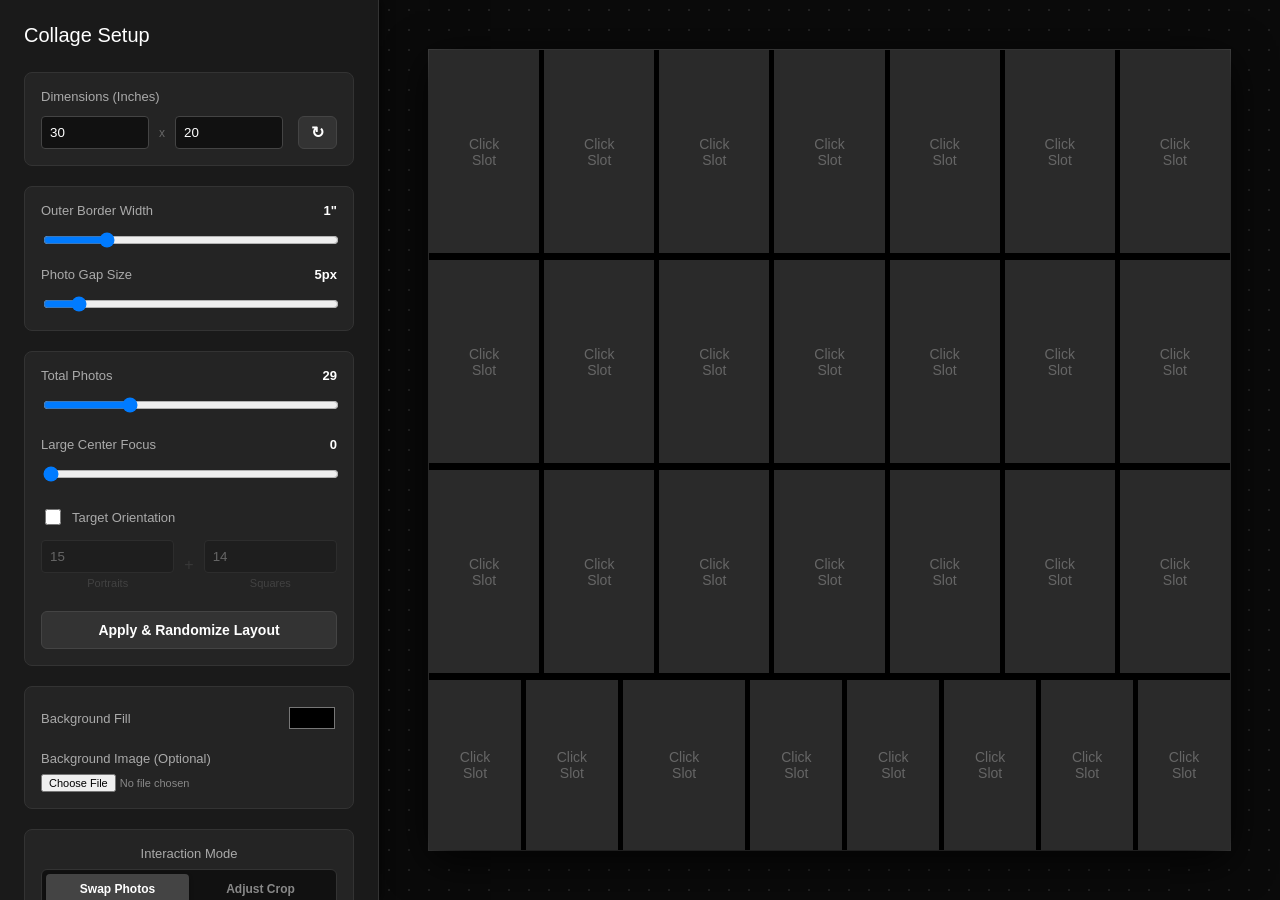
==== collage.html @ db80576c "Fix critical bugs: replace stale treeRoot API with currentLayout.elements, fix missing inpLandscapes" ====
<!DOCTYPE html>
<html lang="en">
<head>
    <meta charset="UTF-8">
    <meta name="viewport" content="width=device-width, initial-scale=1.0">
    <title>Dynamic Pro Collage Builder</title>
    <style>
        :root {
            --gap: 5px;
            --bg-color: #000000;
        }

        body {
            font-family: 'Segoe UI', Tahoma, Geneva, Verdana, sans-serif;
            background-color: #121212;
            color: #ffffff;
            margin: 0;
            display: flex;
            height: 100vh;
            overflow: hidden;
        }

        /* Sidebar Controls */
        .sidebar {
            width: 330px;
            min-width: 330px;
            background: #1a1a1a;
            border-right: 1px solid #333;
            padding: 24px;
            overflow-y: auto;
            display: flex;
            flex-direction: column;
            gap: 20px;
            box-shadow: 2px 0 10px rgba(0,0,0,0.5);
            z-index: 10;
        }

        .sidebar h2 {
            margin: 0 0 5px 0;
            font-size: 20px;
            font-weight: 500;
            color: #fff;
        }

        .control-group {
            background: #242424;
            padding: 16px;
            border-radius: 8px;
            border: 1px solid #333;
            display: flex;
            flex-direction: column;
            gap: 12px;
        }

        .control-group label {
            font-size: 13px;
            color: #aaa;
            display: flex;
            justify-content: space-between;
            align-items: center;
        }
        
        .control-group label > span { color: #fff; font-weight: 600; }

        .input-row {
            display: flex;
            gap: 10px;
            align-items: center;
        }

        input[type="number"], input[type="text"] {
            background: #111;
            border: 1px solid #444;
            color: #fff;
            padding: 8px;
            border-radius: 4px;
            width: 100%;
            outline: none;
            box-sizing: border-box;
        }

        input[type="range"] {
            width: 100%;
            cursor: pointer;
            accent-color: #007bff;
        }

        input[type="color"] {
            background: none;
            border: none;
            cursor: pointer;
            height: 30px;
            width: 50px;
            padding: 0;
        }
        
        input[type="checkbox"] {
            cursor: pointer;
            accent-color: #007bff;
            width: 16px;
            height: 16px;
        }

        /* Layout Main Workspace */
        .main-view {
            flex: 1;
            display: flex;
            align-items: center;
            justify-content: center;
            padding: 40px;
            background: #0a0a0a;
            overflow: auto;
            background-image: radial-gradient(circle, #222 1px, transparent 1px);
            background-size: 20px 20px; /* Subtle dot pattern */
        }

        /* The dynamic Collage Wrapper Container */
        .collage-wrapper {
            background-color: var(--bg-color);
            background-size: cover;
            background-position: center;
            box-sizing: border-box;
            box-shadow: 0 10px 40px rgba(0,0,0,0.8), 0 0 0 1px #444;
            display: flex;
            flex-direction: column;
            justify-content: center;
            align-content: center;
        }

        /* Native gap inheritance */
        .flex-container {
            display: flex;
            gap: var(--gap);
            width: 100%;
            height: 100%;
            box-sizing: border-box;
        }
        .flex-row { flex-direction: row; }
        .flex-col { flex-direction: column; }

        .cell {
            background-color: #2a2a2a;
            position: relative;
            cursor: pointer;
            overflow: hidden;
            display: flex;
            align-items: center;
            justify-content: center;
            transition: background-color 0.2s, opacity 0.2s;
            height: 100%; 
            box-sizing: border-box;
        }

        .cell:hover { background-color: #3b3b3b; }
        
        /* Drag & Drop Interaction States */
        body[data-mode="swap"] .cell[draggable="true"] { cursor: grab; }
        body[data-mode="swap"] .cell[draggable="true"]:active { cursor: grabbing; }
        body[data-mode="pan"] .cell { cursor: grab; }
        body[data-mode="pan"] .cell.panning { cursor: grabbing; }

        .cell.drag-over { outline: 3px dashed #007bff; outline-offset: -3px; opacity: 0.8; z-index: 10;}
        .cell.dragging { opacity: 0.4; }

        .cell img {
            width: 100%;
            height: 100%;
            object-fit: cover;
            object-position: 50% 50%;
            display: none;
            pointer-events: none;
        }

        .cell .placeholder {
            color: #666;
            font-size: 14px;
            pointer-events: none;
            text-align: center;
            font-weight: 500;
        }

        /* Generic Button styles */
        .btn {
            background-color: #333; color: white; border: 1px solid #444;
            padding: 10px 16px; font-size: 14px; font-weight: 600;
            border-radius: 6px; cursor: pointer; transition: all 0.2s;
            display: flex; align-items: center; justify-content: center; gap: 8px; width: 100%;
            box-sizing: border-box;
        }
        
        .btn-primary { background-color: #007bff; border-color: #007bff; }
        .btn-success { background-color: #28a745; border-color: #28a745; }
        .btn:hover:not(:disabled) { transform: translateY(-1px); opacity: 0.9; box-shadow: 0 4px 12px rgba(0,0,0,0.3); }
        .btn:active:not(:disabled) { transform: translateY(1px); }
        .btn:disabled { opacity: 0.5; cursor: not-allowed; }

        .btn-group { display: flex; background: #111; border-radius: 6px; padding: 4px; border: 1px solid #333; width: 100%; box-sizing: border-box; }
        .btn-group .btn { background: transparent; border: none; font-size: 12px; border-radius: 4px; padding: 8px; color: #888; width: 50%; }
        .btn-group .btn.active { background: #444; color: #fff; box-shadow: 0 2px 4px rgba(0,0,0,0.3); }

        .hidden-input { display: none; }
    </style>
</head>
<body data-mode="swap">

    <div class="sidebar">
        <h2>Collage Setup</h2>
        
        <div class="control-group">
            <label>Dimensions (Inches)</label>
            <div class="input-row">
                <input type="number" id="inpWidth" value="30" min="5" max="100" style="min-width: 0;"> 
                <span style="color: #666; font-size:12px;">x</span>
                <input type="number" id="inpHeight" value="20" min="5" max="100" style="min-width: 0;">
                <button id="btnRotate" class="btn" style="flex: 0 0 auto; padding: 6px 12px; font-size: 16px; width: auto; margin-left: 5px;" title="Rotate Layout">↻</button>
            </div>
        </div>

        <div class="control-group">
            <label>Outer Border Width <span id="valBorder">1.0"</span></label>
            <input type="range" id="inpBorder" min="0" max="5" step="0.1" value="1.0">

            <label style="margin-top: 5px;">Photo Gap Size <span id="valGap">5px</span></label>
            <input type="range" id="inpGap" min="0" max="50" step="1" value="5">
        </div>

        <div class="control-group">
            <label>Total Photos <span id="photoCountDisplay">29</span></label>
            <input type="range" id="inpCount" value="29" min="1" max="100">
            
            <label style="margin-top: 10px;">Large Center Focus <span id="valCenterLg">0</span></label>
            <input type="range" id="inpCenterLg" min="0" max="4" step="1" value="0">

            <label style="justify-content: flex-start; gap: 8px; margin-top: 10px;">
                <input type="checkbox" id="chkUseOrientation"> Target Orientation 
            </label>
            <div class="input-row" id="orientationRow" style="opacity: 0.3; pointer-events: none; transition: 0.2s;">
                <div style="flex: 1;">
                    <input type="number" id="inpPortraits" value="15" min="0">
                    <div style="font-size:11px; color:#888; text-align:center; margin-top:4px;">Portraits</div>
                </div>
                <span style="color: #666; font-size:16px;">+</span>
                <div style="flex: 1;">
                    <input type="number" id="inpSquares" value="14" min="0">
                    <div style="font-size:11px; color:#888; text-align:center; margin-top:4px;">Squares</div>
                </div>
            </div>

            <button id="btnRegenerate" class="btn" style="margin-top: 10px;">Apply & Randomize Layout</button>
        </div>

        <div class="control-group">
            <label>Background Fill <input type="color" id="inpBgColor" value="#000000"></label>
            <label style="flex-direction: column; align-items: flex-start; gap: 8px; margin-top:6px;">
                Background Image (Optional)
                <input type="file" id="inpBgImg" accept="image/*" style="font-size:11px; width:100%; color:#888;">
            </label>
        </div>

        <div class="control-group">
            <label style="justify-content: center; margin-bottom: -4px;">Interaction Mode</label>
            <div class="btn-group">
                <button id="modeSwapBtn" class="btn active">Swap Photos</button>
                <button id="modePanBtn" class="btn">Adjust Crop</button>
            </div>
            <button id="btnUpload" class="btn btn-primary" style="margin-top:8px;">
                <svg width="18" height="18" fill="none" stroke="currentColor" viewBox="0 0 24 24"><path stroke-linecap="round" stroke-linejoin="round" stroke-width="2" d="M4 16v1a3 3 0 003 3h10a3 3 0 003-3v-1m-4-8l-4-4m0 0L8 8m4-4v12"></path></svg>
                Upload Folder
            </button>
        </div>

        <div style="flex:1; min-height: 20px;"></div>
        
        <button id="btnDownload" class="btn btn-success">
            <svg width="18" height="18" fill="none" stroke="currentColor" viewBox="0 0 24 24"><path stroke-linecap="round" stroke-linejoin="round" stroke-width="2" d="M4 16v1a3 3 0 003 3h10a3 3 0 003-3v-1m-4-4l-4 4m0 0l-4-4m4 4V4"></path></svg>
            Download Print (300 DPI)
        </button>
    </div>

    <div class="main-view">
        <div class="collage-wrapper" id="collageWrapper">
            <!-- Native JS Recursive Tree generates here -->
        </div>
    </div>

    <!-- Hidden multiple file input -->
    <input type="file" id="imageInput" class="hidden-input" accept="image/*" multiple>

    <script>
        // DOM Definitions
        const wrapper = document.getElementById('collageWrapper');
        const inpWidth = document.getElementById('inpWidth');
        const inpHeight = document.getElementById('inpHeight');
        const inpBorder = document.getElementById('inpBorder');
        const inpGap = document.getElementById('inpGap');
        
        const inpCount = document.getElementById('inpCount');
        const countDisplay = document.getElementById('photoCountDisplay');
        const btnRegenerate = document.getElementById('btnRegenerate');

        const chkUseOrientation = document.getElementById('chkUseOrientation');
        const orientationRow = document.getElementById('orientationRow');
        const inpPortraits = document.getElementById('inpPortraits');
        const inpSquares = document.getElementById('inpSquares');

        const fileInput = document.getElementById('imageInput');

        // Abstract State Store
        let currentMode = 'swap';
        let currentLayout = null;
        let cellData = {}; 
        let globalBgImageDataUrl = null;
        let globalBgImageObj = null;

        // Interaction State Store
        let targetAutoFillCellId = null; 
        let draggedCellId = null;
        let isPanning = false, panCellId = null;
        let startPanX = 0, startPanY = 0;
        let initOffsetX = 0, initOffsetY = 0;

        function init() {
            updateSizing();
            generateLayoutTree();
            setupEventListeners();
        }

        // --- Layout Processing Functions ---
        function updateSizing() {
            const borderInches = parseFloat(inpBorder.value) || 0;
            document.getElementById('valBorder').innerText = `${borderInches}"`;
            const gap = parseFloat(inpGap.value) || 0;
            document.getElementById('valGap').innerText = `${gap}px`;
            
            const W = parseFloat(inpWidth.value) || 30;
            const view = document.querySelector('.main-view');
            const borderPx = 20 + (borderInches / W) * view.clientWidth;
            view.style.padding = `${borderPx}px`;

            generateLayoutTree();
        }

        function generateLayoutTree() {
            const N = parseInt(inpCount.value) || 29;
            const W_canvas = parseFloat(inpWidth.value) || 30;
            const H_canvas = parseFloat(inpHeight.value) || 20;

            const useOrient = chkUseOrientation.checked;
            let targetP = parseInt(inpPortraits.value) || 0;
            let targetL = parseInt(inpSquares.value) || 0;
            if (targetP + targetL > N) {
                let scale = N / (targetP + targetL);
                targetP = Math.round(targetP * scale);
                targetL = Math.round(targetL * scale);
            }
            
            let ratios = [];
            for (let i = 0; i < N; i++) {
                if (useOrient) {
                    if (i < targetP) ratios.push(0.75);      // Portrait 3:4
                    else if (i < targetP + targetL) ratios.push(1.0); // Square 1:1
                    else ratios.push(0.75); // overflow → portrait
                } else {
                    ratios.push(Math.random() < 0.85 ? 0.75 : 1.0); 
                }
            }
            // Scramble aspects dynamically
            ratios.sort(() => Math.random() - 0.5); 
            
            // Randomize visual source data DOM tracking to legitimately alter position placements!
            let idList = Array.from({length: N}, (_, i) => i + 1);
            idList.sort(() => Math.random() - 0.5);
            
            let S_total = ratios.reduce((a,b) => a+b, 0);
            
            // Predict Rows for closest grid
            let init_R = Math.round(Math.sqrt(S_total * (H_canvas / W_canvas)));
            if (init_R < 1) init_R = 1;
            if (init_R > N) init_R = N;
            
            const K = parseInt(document.getElementById('inpCenterLg').value) || 0;
            
            // Optimization loop mapping target partitioning for EXACT height fits evaluating options -1 to +1
            let bestRows = [];
            let bestStretchError = Infinity;
            
            for(let R = Math.max(1, init_R - 1); R <= Math.min(N, init_R + 1); R++) {
                let targetSums = [];
                if (K > 0 && R >= 3) {
                    let mid = Math.floor(R / 2);
                    let M_normal = S_total / (R - 0.5);
                    let M_center = M_normal * 0.5; 
                    for (let i=0; i<R; i++) {
                        if (i === mid) targetSums.push(M_center);
                        else targetSums.push(M_normal);
                    }
                } else {
                    for (let i=0; i<R; i++) targetSums.push(S_total / R);
                }
                
                let tempRows = Array.from({length: R}, () => []);
                let cIdx = 0;
                for (let i=0; i<R; i++) {
                    let cTarget = targetSums[i];
                    let cSum = 0;
                    while (cIdx < N) {
                        let nR = ratios[cIdx];
                        if (cSum + nR > cTarget) {
                            let diffB = Math.abs(cTarget - cSum);
                            let diffA = Math.abs(cTarget - (cSum + nR));
                            if (diffA < diffB && i !== R - 1) {
                                tempRows[i].push(nR); cSum += nR; cIdx++;
                            }
                            break;
                        } else {
                            tempRows[i].push(nR); cSum += nR; cIdx++;
                        }
                    }
                    if (tempRows[i].length === 0 && cIdx < N) { tempRows[i].push(ratios[cIdx]); cIdx++; }
                }
                while (cIdx < N) { tempRows[R-1].push(ratios[cIdx]); cIdx++; }
                tempRows = tempRows.filter(r => r.length > 0);
                
                // Track geometric deviation scaling perfectly against 30x20 math
                let rawHeight = 0;
                for(let row of tempRows) rawHeight += 1.0 / row.reduce((a,b)=>a+b, 0);
                let aspectErr = Math.abs( (W_canvas * rawHeight) - H_canvas );
                
                if (aspectErr < bestStretchError) {
                    bestStretchError = aspectErr;
                    bestRows = tempRows;
                }
            }
            
            let elements = [];
            let idCounter = 0;
            for (let r=0; r<bestRows.length; r++) {
                for (let c=0; c<bestRows[r].length; c++) {
                    elements.push({ id: idList[idCounter++], r: r, c: c, ratio: bestRows[r][c] });
                }
            }
            
            currentLayout = { elements, rows: bestRows };
            renderTreeToView();
        }

        function renderTreeToView() {
            if (!currentLayout) return;
            const { elements, rows } = currentLayout;
            
            const mainView = document.querySelector('.main-view');
            const style = getComputedStyle(mainView);
            const availW = mainView.clientWidth - parseFloat(style.paddingLeft) - parseFloat(style.paddingRight);
            const availH = mainView.clientHeight - parseFloat(style.paddingTop) - parseFloat(style.paddingBottom);
            const gapPx = parseFloat(inpGap.value) || 0;
            
            let totalH_when_fullW = 0;
            let rowHeights_fullW = [];
            for (let row of rows) {
                let gapsX = gapPx * (row.length - 1);
                let h = Math.max(1, (availW - gapsX) / row.reduce((a,b)=>a+b, 0));
                rowHeights_fullW.push(h);
                totalH_when_fullW += h;
            }
            totalH_when_fullW += gapPx * (rows.length - 1);
            
            // To absolutely eradicate massive black gaps vertically, stretch seamlessly matching canvas box identical to print
            let stretchFactor = availH / totalH_when_fullW;
            
            wrapper.style.width = `${availW}px`;
            wrapper.style.height = `${availH}px`;
            wrapper.style.padding = '0';
            wrapper.style.gap = `${gapPx * stretchFactor}px`;
            wrapper.innerHTML = '';
            
            let eIdx = 0;
            for (let r=0; r<rows.length; r++) {
                let rowDiv = document.createElement('div');
                rowDiv.style.display = 'flex';
                rowDiv.style.flexDirection = 'row';
                rowDiv.style.gap = `${gapPx}px`; // horizontal gaps unchanged
                rowDiv.style.width = '100%';
                
                let rowH = rowHeights_fullW[r] * stretchFactor; // dynamically vertically stretch resolving height bounds gracefully
                rowDiv.style.height = `${rowH}px`;
                
                for (let c=0; c<rows[r].length; c++) {
                    let el = elements[eIdx++];
                    let div = document.createElement('div');
                    div.className = 'cell';
                    div.dataset.id = el.id;
                    div.innerHTML = `<div class="placeholder">Click<br>Slot</div><img id="img-${el.id}">`;
                    
                    let cellW = rowHeights_fullW[r] * el.ratio; // natural width
                    div.style.width = `${cellW}px`;
                    div.style.height = '100%';
                    // Absorb flex decimal rounding residuals
                    if (c === rows[r].length - 1) div.style.flexGrow = '1';
                    
                    attachCellFeatures(div, el.id);
                    updateCellDOM(el.id, div);
                    rowDiv.appendChild(div);
                }
                wrapper.appendChild(rowDiv);
            }
            
            setMode(currentMode);
        }

        // --- User Interaction Listeners ---
        function attachCellFeatures(cell, id) {
            cell.addEventListener('mousedown', (e) => {
                if (currentMode === 'pan' && cellData[id] && e.button === 0) {
                    isPanning = true;
                    panCellId = id;
                    startPanX = e.clientX;
                    startPanY = e.clientY;
                    initOffsetX = cellData[id].offsetX;
                    initOffsetY = cellData[id].offsetY;
                    cell.classList.add('panning');
                    e.preventDefault(); 
                }
            });

            cell.addEventListener('click', () => {
                if (!cellData[id] || targetAutoFillCellId === id) {
                    targetAutoFillCellId = id; fileInput.click();
                }
            });

            cell.addEventListener('dragover', (e) => {
                if (currentMode !== 'swap') return;
                e.preventDefault(); 
                if (draggedCellId && draggedCellId != id) cell.classList.add('drag-over');
            });

            cell.addEventListener('dragleave', () => cell.classList.remove('drag-over'));

            cell.addEventListener('dragstart', (e) => {
                if (currentMode !== 'swap' || !cellData[id]) { e.preventDefault(); return; }
                draggedCellId = id;
                cell.classList.add('dragging');
                e.dataTransfer.effectAllowed = 'move';
                e.dataTransfer.setData('text/plain', id);
            });

            cell.addEventListener('dragend', () => {
                cell.classList.remove('dragging');
                draggedCellId = null;
            });

            cell.addEventListener('drop', (e) => {
                if (currentMode !== 'swap') return;
                e.preventDefault();
                cell.classList.remove('drag-over');
                if (draggedCellId && draggedCellId != id) swapCells(draggedCellId, id);
            });
        }

        function updateOrientationsInput() {
            const N = parseInt(inpCount.value) || 1;
            const K = parseInt(document.getElementById('inpCenterLg').value) || 0;
            const effective = Math.max(1, N - K);
            let p = parseInt(inpPortraits.value) || 0;
            if (p > effective) p = effective;
            inpPortraits.value = p;
            inpSquares.value = effective - p;
        }

        function setupEventListeners() {
            ['input', 'change'].forEach(evt => {
                // updateSizing already calls generateLayoutTree — don't double-call
                inpWidth.addEventListener(evt, updateSizing);
                inpHeight.addEventListener(evt, updateSizing);
                inpBorder.addEventListener(evt, updateSizing);
                inpGap.addEventListener(evt, updateSizing);
            });
            document.getElementById('btnRotate').addEventListener('click', () => {
                let w = inpWidth.value;
                inpWidth.value = inpHeight.value;
                inpHeight.value = w;
                updateSizing(); generateLayoutTree();
            });
            
            window.addEventListener('resize', updateSizing);
            
            const inpCenterLg = document.getElementById('inpCenterLg');
            const valCenterLg = document.getElementById('valCenterLg');
            inpCenterLg.addEventListener('input', () => {
                let k = parseInt(inpCenterLg.value) || 0;
                valCenterLg.innerText = k;
                if (k > 0) {
                    let minCount = k + 4;
                    if (parseInt(inpCount.value) < minCount) {
                        inpCount.value = minCount;
                        countDisplay.innerText = minCount;
                    }
                    inpCount.min = minCount;
                } else {
                    inpCount.min = 1;
                }
                if(chkUseOrientation.checked) updateOrientationsInput();
            });
            inpCenterLg.addEventListener('change', generateLayoutTree);

            inpCount.addEventListener('input', () => { 
                countDisplay.innerText = inpCount.value;
                if(chkUseOrientation.checked) updateOrientationsInput();
            });
            inpCount.addEventListener('change', generateLayoutTree);
            btnRegenerate.addEventListener('click', generateLayoutTree);

            chkUseOrientation.addEventListener('change', (e) => {
                orientationRow.style.opacity = e.target.checked ? '1' : '0.3';
                orientationRow.style.pointerEvents = e.target.checked ? 'auto' : 'none';
                if(e.target.checked) updateOrientationsInput();
                generateLayoutTree();
            });

            inpPortraits.addEventListener('input', () => {
                const N = parseInt(inpCount.value);
                let p = parseInt(inpPortraits.value) || 0;
                if(p > N) p = N;
                inpPortraits.value = p;
                inpSquares.value = N - p;
            });
            inpPortraits.addEventListener('change', generateLayoutTree);

            inpSquares.addEventListener('input', () => {
                const N = parseInt(inpCount.value);
                let l = parseInt(inpSquares.value) || 0;
                if(l > N) l = N;
                inpSquares.value = l;
                inpPortraits.value = N - l;
            });
            inpSquares.addEventListener('change', generateLayoutTree);

            document.getElementById('inpBgColor').addEventListener('input', (e) => { 
                document.documentElement.style.setProperty('--bg-color', e.target.value); 
            });

            document.getElementById('inpBgImg').addEventListener('change', (e) => {
                const file = e.target.files[0];
                if (!file) return;
                const r = new FileReader();
                r.onload = (ev) => {
                    globalBgImageDataUrl = ev.target.result;
                    globalBgImageObj = new Image();
                    globalBgImageObj.onload = () => {
                        wrapper.style.backgroundImage = `url(${globalBgImageDataUrl})`;
                    };
                    globalBgImageObj.src = globalBgImageDataUrl;
                };
                r.readAsDataURL(file);
            });

            document.getElementById('modeSwapBtn').addEventListener('click', () => setMode('swap'));
            document.getElementById('modePanBtn').addEventListener('click', () => setMode('pan'));

            document.getElementById('btnUpload').addEventListener('click', () => {
                targetAutoFillCellId = null; fileInput.click();
            });

            fileInput.addEventListener('change', async function(e) {
                const files = Array.from(e.target.files);
                if (files.length === 0) return;
                
                // Use currentLayout.elements (new row-based API) instead of old treeRoot
                if (!currentLayout || !currentLayout.elements) return;
                const allIds = currentLayout.elements.map(el => el.id);

                let fillOrder = allIds;
                if (targetAutoFillCellId) {
                    const si = fillOrder.indexOf(parseInt(targetAutoFillCellId));
                    if (si > -1) fillOrder = [...fillOrder.slice(si), ...fillOrder.slice(0, si)];
                }

                const emptyIds = fillOrder.filter(id => !cellData[id]);
                const targetCells = emptyIds.length > 0 ? emptyIds : fillOrder;

                let fileIndex = 0;
                for (let i = 0; i < targetCells.length && fileIndex < files.length; i++) {
                    await loadFileToCell(files[fileIndex], targetCells[i]);
                    fileIndex++;
                }
                fileInput.value = ''; 
                targetAutoFillCellId = null;
            });

            window.addEventListener('mousemove', (e) => {
                if (!isPanning || currentMode !== 'pan') return;
                const cell = document.querySelector(`.cell[data-id="${panCellId}"]`);
                if(!cell) return;
                const rect = cell.getBoundingClientRect();
                
                // Native reverse mapped mapping mapping relative mouse distance perfectly dynamically 
                const deltaX = -((e.clientX - startPanX) / rect.width) * 100;
                const deltaY = -((e.clientY - startPanY) / rect.height) * 100;
                
                let newX = Math.max(0, Math.min(100, initOffsetX + deltaX));
                let newY = Math.max(0, Math.min(100, initOffsetY + deltaY));
                
                cellData[panCellId].offsetX = newX;
                cellData[panCellId].offsetY = newY;
                cell.querySelector('img').style.objectPosition = `${newX}% ${newY}%`;
            });

            window.addEventListener('mouseup', () => {
                if (isPanning) {
                    const c = document.querySelector(`.cell[data-id="${panCellId}"]`);
                    if(c) c.classList.remove('panning');
                    isPanning = false; panCellId = null;
                }
            });

            document.getElementById('btnDownload').addEventListener('click', () => {
                const btn = document.getElementById('btnDownload');
                const ogText = btn.innerHTML;
                btn.innerHTML = 'Rendering 300DPI High-Res...';
                btn.disabled = true;
                setTimeout(() => { generateHighResCanvas(); btn.innerHTML = ogText; btn.disabled = false; }, 50);
            });
        }

        function setMode(mode) {
            currentMode = mode;
            document.body.dataset.mode = mode;
            if (mode === 'swap') {
                document.getElementById('modeSwapBtn').classList.add('active');
                document.getElementById('modePanBtn').classList.remove('active');
            } else {
                document.getElementById('modePanBtn').classList.add('active');
                document.getElementById('modeSwapBtn').classList.remove('active');
            }
            document.querySelectorAll('.cell').forEach(c => {
                c.draggable = (mode === 'swap' && cellData[c.dataset.id]) ? true : false;
            });
        }

        const loadFileToCell = (file, cellId) => {
            return new Promise((resolve) => {
                const reader = new FileReader();
                reader.onload = (event) => {
                    const dataUrl = event.target.result;
                    const imgObj = new Image();
                    imgObj.onload = () => {
                        cellData[cellId] = { dataUrl, img: imgObj, offsetX: 50, offsetY: 50 };
                        updateCellDOM(cellId);
                        resolve();
                    };
                    imgObj.src = dataUrl;
                };
                reader.readAsDataURL(file);
            });
        };

        function updateCellDOM(id, cellOverride = null) {
            const cell = cellOverride || document.querySelector(`.cell[data-id="${id}"]`);
            if(!cell) return;
            const imgEl = cell.querySelector('img');
            const placeholder = cell.querySelector('.placeholder');
            
            if (cellData[id]) {
                imgEl.src = cellData[id].dataUrl;
                imgEl.style.objectPosition = `${cellData[id].offsetX}% ${cellData[id].offsetY}%`;
                imgEl.style.display = 'block';
                placeholder.style.display = 'none';
                if (currentMode === 'swap') cell.draggable = true;
            } else {
                imgEl.style.display = 'none';
                placeholder.style.display = 'block';
                cell.draggable = false;
            }
        }

        function swapCells(idA, idB) {
            let tempA = cellData[idA] ? { ...cellData[idA] } : null;
            let tempB = cellData[idB] ? { ...cellData[idB] } : null;
            if (tempA) cellData[idB] = tempA; else delete cellData[idB];
            if (tempB) cellData[idA] = tempB; else delete cellData[idA];
            updateCellDOM(idA); 
            updateCellDOM(idB);
        }

        // --- PDF / Print High Res Compiler Strategy ---
        function generateHighResCanvas() {
            const DPI = 300; 
            const W = parseFloat(inpWidth.value) || 30;
            const H = parseFloat(inpHeight.value) || 20;
            const cWidth = W * DPI; 
            const cHeight = H * DPI; 

            const canvas = document.createElement('canvas');
            canvas.width = cWidth;
            canvas.height = cHeight;
            const ctx = canvas.getContext('2d', { alpha: false });

            ctx.fillStyle = getComputedStyle(document.documentElement).getPropertyValue('--bg-color').trim() || '#000000';
            ctx.fillRect(0, 0, cWidth, cHeight);
            
            if (globalBgImageObj) {
                drawObjectFitCover(ctx, globalBgImageObj, 0, 0, cWidth, cHeight, 50, 50);
            }

            if (!currentLayout) return;
            const { elements, rows } = currentLayout;
            
            const borderInches = parseFloat(inpBorder.value) || 0;
            const outerPadding = borderInches * DPI; 
            
            const availWPrint = cWidth - 2 * outerPadding;
            const availHPrint = cHeight - 2 * outerPadding;
            
            const gapPixelsRaw = parseFloat(inpGap.value) || 0;
            const gapFraction = gapPixelsRaw / document.querySelector('.main-view').clientWidth;
            const printGapX = gapFraction * cWidth; 

            let totalH_when_fullW = 0;
            let rowHeights_fullW = [];
            for (let row of rows) {
                let gapsX = printGapX * (row.length - 1);
                let h = (availWPrint - gapsX) / row.reduce((a,b)=>a+b, 0);
                rowHeights_fullW.push(h);
                totalH_when_fullW += h;
            }
            
            let printGapY = printGapX;
            totalH_when_fullW += printGapY * (rows.length - 1);
            
            // Absolutely strictly stretch to resolve vertical canvas black bounding box perfectly!
            let stretchPrint = availHPrint / totalH_when_fullW;
            
            let eIdx = 0;
            let curY = outerPadding;
            
            for (let r=0; r<rows.length; r++) {
                let curX = outerPadding;
                let rowH = rowHeights_fullW[r] * stretchPrint;
                
                for (let c=0; c<rows[r].length; c++) {
                    let el = elements[eIdx++];
                    let cellW = rowHeights_fullW[r] * el.ratio;
                    
                    // Flex grow absorption explicitly translated to integer Canvas Math
                    if (c === rows[r].length - 1) {
                        cellW = availWPrint - (curX - outerPadding);
                    }
                    
                    if (cellData[el.id]) {
                        const cd = cellData[el.id];
                        drawObjectFitCover(ctx, cd.img, curX, curY, cellW, rowH, cd.offsetX, cd.offsetY);
                    } else {
                        ctx.fillStyle = '#222222';
                        ctx.fillRect(curX, curY, cellW, rowH);
                    }
                    curX += cellW + printGapX;
                }
                curY += rowH + (printGapY * stretchPrint);
            }

            try {
                const dataURL = canvas.toDataURL('image/jpeg', 0.95);
                const link = document.createElement('a');
                link.download = `HighRes-${W}x${H}-Print.jpg`;
                link.href = dataURL;
                document.body.appendChild(link);
                link.click();
                document.body.removeChild(link);
            } catch (err) {
                alert('Export memory exceeded. Try scaling down inches slightly or closing background tabs.');
            }
        }

        function drawObjectFitCover(ctx, img, x, y, w, h, offsetX=50, offsetY=50) {
            if (w <= 0 || h <= 0) return;
            const imgRatio = img.width / img.height;
            const targetRatio = w / h;
            let sWidth, sHeight, sx, sy;

            if (imgRatio > targetRatio) {
                sHeight = img.height;
                sWidth = img.height * targetRatio;
                sx = (img.width - sWidth) * (offsetX / 100);
                sy = 0;
            } else {
                sWidth = img.width;
                sHeight = img.width / targetRatio;
                sx = 0;
                sy = (img.height - sHeight) * (offsetY / 100);
            }
            ctx.drawImage(img, sx, sy, sWidth, sHeight, x, y, w, h);
        }

        init();
    </script>
</body>
</html>
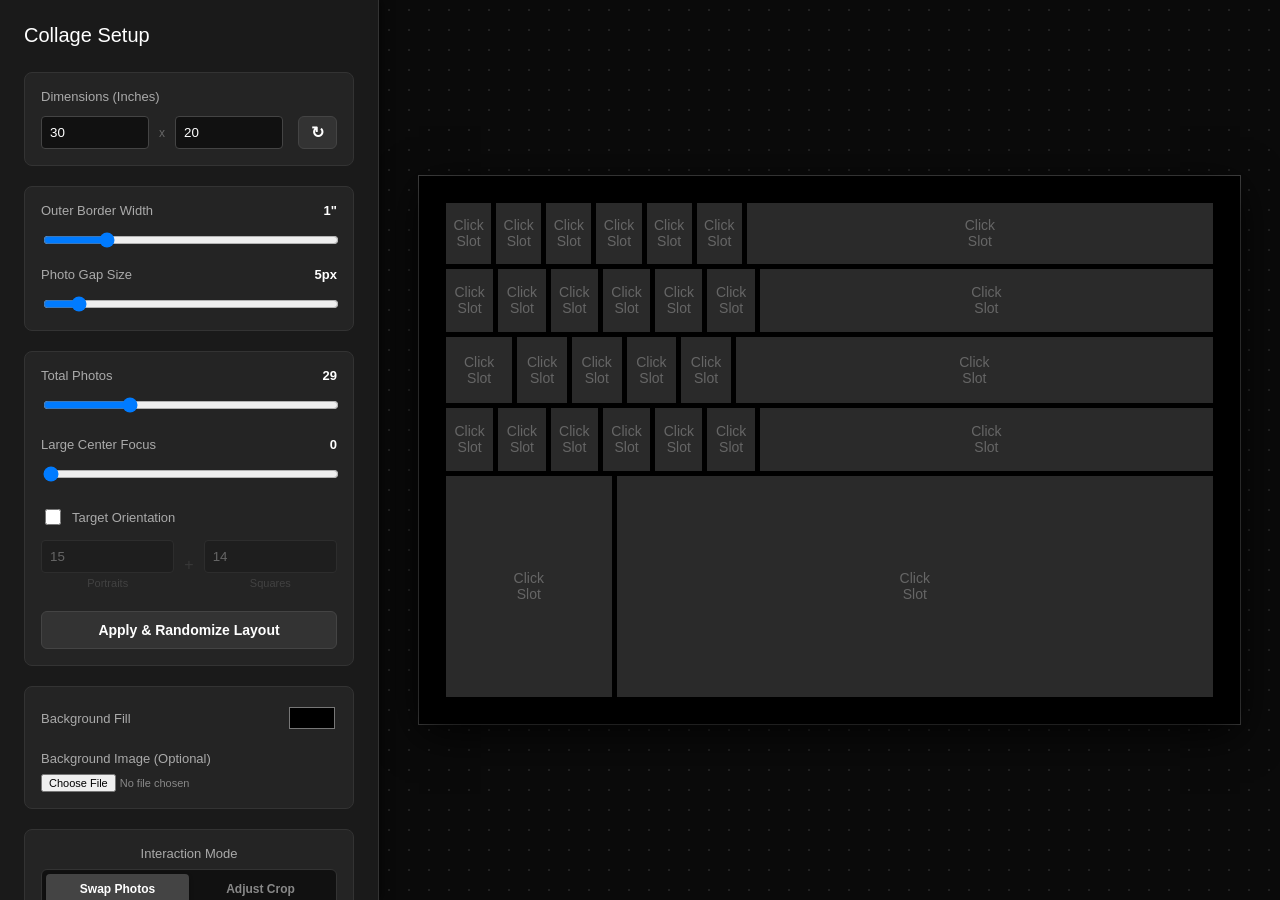
==== commit 5e149d0a: "Complete layout engine rewrite: fix border, black gaps, orientation, center focus sizing, file uploa" ====
--- a/collage.html
+++ b/collage.html
@@ -287,608 +287,545 @@
     <input type="file" id="imageInput" class="hidden-input" accept="image/*" multiple>
 
     <script>
-        // DOM Definitions
-        const wrapper = document.getElementById('collageWrapper');
-        const inpWidth = document.getElementById('inpWidth');
-        const inpHeight = document.getElementById('inpHeight');
-        const inpBorder = document.getElementById('inpBorder');
-        const inpGap = document.getElementById('inpGap');
-        
-        const inpCount = document.getElementById('inpCount');
-        const countDisplay = document.getElementById('photoCountDisplay');
+        // ─── DOM References ───────────────────────────────────────────────────────────
+        const wrapper     = document.getElementById('collageWrapper');
+        const inpWidth    = document.getElementById('inpWidth');
+        const inpHeight   = document.getElementById('inpHeight');
+        const inpBorder   = document.getElementById('inpBorder');
+        const inpGap      = document.getElementById('inpGap');
+        const inpCount    = document.getElementById('inpCount');
+        const countDisplay= document.getElementById('photoCountDisplay');
         const btnRegenerate = document.getElementById('btnRegenerate');
-
         const chkUseOrientation = document.getElementById('chkUseOrientation');
-        const orientationRow = document.getElementById('orientationRow');
+        const orientationRow    = document.getElementById('orientationRow');
         const inpPortraits = document.getElementById('inpPortraits');
-        const inpSquares = document.getElementById('inpSquares');
-
-        const fileInput = document.getElementById('imageInput');
-
-        // Abstract State Store
-        let currentMode = 'swap';
-        let currentLayout = null;
-        let cellData = {}; 
-        let globalBgImageDataUrl = null;
+        const inpSquares   = document.getElementById('inpSquares');
+        const fileInput    = document.getElementById('imageInput');
+
+        // ─── State ────────────────────────────────────────────────────────────────────
+        let currentMode   = 'swap';
+        let currentLayout = null;   // { rows: [[{id,ratio},...], ...], largeRows: [[...]], K, borderPx, gapPx, wrapW, wrapH }
+        let cellData      = {};     // id → { dataUrl, img, offsetX, offsetY }
         let globalBgImageObj = null;
-
-        // Interaction State Store
-        let targetAutoFillCellId = null; 
+        let targetAutoFillCellId = null;
         let draggedCellId = null;
         let isPanning = false, panCellId = null;
-        let startPanX = 0, startPanY = 0;
-        let initOffsetX = 0, initOffsetY = 0;
-
+        let startPanX = 0, startPanY = 0, initOffsetX = 0, initOffsetY = 0;
+
+        // ─── Init ─────────────────────────────────────────────────────────────────────
         function init() {
-            updateSizing();
-            generateLayoutTree();
             setupEventListeners();
-        }
-
-        // --- Layout Processing Functions ---
-        function updateSizing() {
+            generateAndRender();
+        }
+
+        // ─── Core: assign aspect ratios ──────────────────────────────────────────────
+        function getPhotoRatios(N) {
+            const use = chkUseOrientation.checked;
+            let P = parseInt(inpPortraits.value) || 0;
+            let S = parseInt(inpSquares.value)   || 0;
+            if (P + S > N) { let sc = N/(P+S); P = Math.round(P*sc); S = Math.round(S*sc); }
+            let L = N - P - S; if (L < 0) L = 0;
+            let arr = [];
+            for (let i=0;i<P;i++) arr.push(0.75);   // portrait 3:4
+            for (let i=0;i<S;i++) arr.push(1.0);    // square
+            for (let i=0;i<L;i++) arr.push(4/3);    // landscape
+            if (!use) { arr = []; for (let i=0;i<N;i++) arr.push(Math.random()<0.85?0.75:1.0); }
+            // shuffle
+            for (let i=arr.length-1;i>0;i--){ let j=Math.floor(Math.random()*(i+1));[arr[i],arr[j]]=[arr[j],arr[i]]; }
+            return arr;
+        }
+
+        // ─── Core: pack ratios into justified rows ───────────────────────────────────
+        // targetRatioSum = how wide (in ratio units) each row should be
+        function packRows(ratios, targetRatioSum) {
+            let rows = [];
+            let current = [];
+            let sum = 0;
+            for (let r of ratios) {
+                if (sum > 0 && sum + r > targetRatioSum * 1.3) {
+                    // close row if adding would overshoot by >30%
+                    if (Math.abs(sum - targetRatioSum) < Math.abs(sum + r - targetRatioSum)) {
+                        rows.push(current); current = [r]; sum = r; continue;
+                    }
+                }
+                current.push(r); sum += r;
+                if (sum >= targetRatioSum * 0.85) { rows.push(current); current = []; sum = 0; }
+            }
+            if (current.length) rows.push(current);
+            return rows;
+        }
+
+        // ─── Core: generate layout ────────────────────────────────────────────────────
+        function generateAndRender() {
+            const N = Math.max(1, parseInt(inpCount.value) || 29);
+            const K = Math.max(0, Math.min(4, parseInt(document.getElementById('inpCenterLg').value) || 0));
+            const Wdoc = parseFloat(inpWidth.value)  || 30;
+            const Hdoc = parseFloat(inpHeight.value) || 20;
+            const canvasAspect = Wdoc / Hdoc;
+
+            // Border: applied as padding on wrapper element
             const borderInches = parseFloat(inpBorder.value) || 0;
+            const gapPx = parseFloat(inpGap.value) || 5;
+
+            // Update display values
             document.getElementById('valBorder').innerText = `${borderInches}"`;
-            const gap = parseFloat(inpGap.value) || 0;
-            document.getElementById('valGap').innerText = `${gap}px`;
-            
-            const W = parseFloat(inpWidth.value) || 30;
-            const view = document.querySelector('.main-view');
-            const borderPx = 20 + (borderInches / W) * view.clientWidth;
-            view.style.padding = `${borderPx}px`;
-
-            generateLayoutTree();
-        }
-
-        function generateLayoutTree() {
-            const N = parseInt(inpCount.value) || 29;
-            const W_canvas = parseFloat(inpWidth.value) || 30;
-            const H_canvas = parseFloat(inpHeight.value) || 20;
-
-            const useOrient = chkUseOrientation.checked;
-            let targetP = parseInt(inpPortraits.value) || 0;
-            let targetL = parseInt(inpSquares.value) || 0;
-            if (targetP + targetL > N) {
-                let scale = N / (targetP + targetL);
-                targetP = Math.round(targetP * scale);
-                targetL = Math.round(targetL * scale);
+            document.getElementById('valGap').innerText    = `${gapPx}px`;
+
+            // Measure available viewport space
+            const mainView = document.querySelector('.main-view');
+            mainView.style.padding = '40px'; // fixed comfortable margin
+            const viewW = mainView.clientWidth  - 80;
+            const viewH = mainView.clientHeight - 80;
+
+            // Fit canvas to viewport maintaining aspect ratio
+            let wrapW, wrapH;
+            if (viewW / viewH > canvasAspect) { wrapH = viewH; wrapW = viewH * canvasAspect; }
+            else                              { wrapW = viewW; wrapH = viewW / canvasAspect; }
+
+            // Border in pixels relative to wrapper
+            const borderFrac  = borderInches / Wdoc;
+            const borderPx    = Math.round(borderFrac * wrapW);
+
+            // Inner drawable area (inside border)
+            const innerW = wrapW - 2 * borderPx;
+            const innerH = wrapH - 2 * borderPx;
+
+            // Get photo ratios
+            const allRatios = getPhotoRatios(N);
+
+            // Separate: first K are large (center), rest are small
+            const largeRatios = allRatios.slice(0, K);
+            const smallRatios = allRatios.slice(K);
+
+            // How many ratio-unit columns fit across inner width?
+            // For small rows: target ratio sum ≈ innerW / smallCellH
+            // We want roughly sqrt(N * canvasAspect) rows
+            const nSmall = smallRatios.length;
+            let targetRowH_small = 0;
+            let smallRows = [];
+
+            if (nSmall > 0) {
+                // Estimate a good target ratio sum per row
+                // naturalH = innerW / sum_of_ratios_in_row
+                // We want: nRows * naturalH + (nRows-1)*gap ≈ innerH (if no large photos)
+                // approximate: nRows ≈ sqrt(nSmall / canvasAspect)
+                const nRowsEst = Math.max(1, Math.round(Math.sqrt(nSmall / canvasAspect)));
+                const targetRatioSum = smallRatios.reduce((a,b)=>a+b,0) / nRowsEst;
+                smallRows = packRows(smallRatios, targetRatioSum);
             }
-            
-            let ratios = [];
-            for (let i = 0; i < N; i++) {
-                if (useOrient) {
-                    if (i < targetP) ratios.push(0.75);      // Portrait 3:4
-                    else if (i < targetP + targetL) ratios.push(1.0); // Square 1:1
-                    else ratios.push(0.75); // overflow → portrait
-                } else {
-                    ratios.push(Math.random() < 0.85 ? 0.75 : 1.0); 
-                }
+
+            // Large center row: all K large photos in one thick row
+            let largeRow = largeRatios; // all in one row
+
+            // Now compute row heights so total fills innerH exactly
+            // Heights are proportional to: h_row = innerW / rowRatioSum
+            // Then we scale all heights uniformly to fill innerH
+
+            const allPhotoRows = [];
+            let largeBandIdx = -1;
+            if (K > 0 && smallRows.length >= 2) {
+                largeBandIdx = Math.floor(smallRows.length / 2);
+                for (let i=0; i<smallRows.length; i++) {
+                    allPhotoRows.push({ ratios: smallRows[i], isLarge: false });
+                    if (i === largeBandIdx - 1) {
+                        allPhotoRows.push({ ratios: largeRow, isLarge: true });
+                    }
+                }
+            } else if (K > 0) {
+                // Not enough small rows: large band at top, small below
+                allPhotoRows.push({ ratios: largeRow, isLarge: true });
+                for (let row of smallRows) allPhotoRows.push({ ratios: row, isLarge: false });
+            } else {
+                for (let row of smallRows) allPhotoRows.push({ ratios: row, isLarge: false });
             }
-            // Scramble aspects dynamically
-            ratios.sort(() => Math.random() - 0.5); 
-            
-            // Randomize visual source data DOM tracking to legitimately alter position placements!
-            let idList = Array.from({length: N}, (_, i) => i + 1);
-            idList.sort(() => Math.random() - 0.5);
-            
-            let S_total = ratios.reduce((a,b) => a+b, 0);
-            
-            // Predict Rows for closest grid
-            let init_R = Math.round(Math.sqrt(S_total * (H_canvas / W_canvas)));
-            if (init_R < 1) init_R = 1;
-            if (init_R > N) init_R = N;
-            
-            const K = parseInt(document.getElementById('inpCenterLg').value) || 0;
-            
-            // Optimization loop mapping target partitioning for EXACT height fits evaluating options -1 to +1
-            let bestRows = [];
-            let bestStretchError = Infinity;
-            
-            for(let R = Math.max(1, init_R - 1); R <= Math.min(N, init_R + 1); R++) {
-                let targetSums = [];
-                if (K > 0 && R >= 3) {
-                    let mid = Math.floor(R / 2);
-                    let M_normal = S_total / (R - 0.5);
-                    let M_center = M_normal * 0.5; 
-                    for (let i=0; i<R; i++) {
-                        if (i === mid) targetSums.push(M_center);
-                        else targetSums.push(M_normal);
+
+            // Compute natural heights (when stretched to innerW)
+            // naturalH[i] = innerW / sum(ratios[i])
+            // Then scale all by factor so sum(naturalH) + gaps = innerH
+            const nRows = allPhotoRows.length;
+            const totalGapY = gapPx * (nRows - 1);
+            let naturalHeights = allPhotoRows.map(row => {
+                const sum = row.ratios.reduce((a,b)=>a+b, 0);
+                return sum > 0 ? innerW / sum : 0;
+            });
+
+            // Large rows naturally are taller (fewer photos). Make them even taller by 2x if K>0
+            if (K > 0) {
+                for (let i=0; i<allPhotoRows.length; i++) {
+                    if (allPhotoRows[i].isLarge) naturalHeights[i] *= 2;
+                }
+            }
+
+            const totalNatural = naturalHeights.reduce((a,b)=>a+b,0);
+            const stretchFactor = (innerH - totalGapY) / totalNatural;
+            const rowHeights = naturalHeights.map(h => h * stretchFactor);
+
+            // Build flat element list with sequential IDs
+            let idCounter = 1;
+            const flatRows = allPhotoRows.map((row, ri) => ({
+                ratios: row.ratios,
+                height: rowHeights[ri],
+                isLarge: row.isLarge,
+                cells: row.ratios.map(ratio => ({ id: idCounter++, ratio }))
+            }));
+
+            currentLayout = { flatRows, borderPx, gapPx, wrapW, wrapH, innerW, innerH, K,
+                              Wdoc, Hdoc };
+            renderLayout();
+        }
+
+        // ─── Core: render layout to DOM ───────────────────────────────────────────────
+        function renderLayout() {
+            if (!currentLayout) return;
+            const { flatRows, borderPx, gapPx, wrapW, wrapH, innerW } = currentLayout;
+
+            // Size the wrapper (canvas)
+            wrapper.style.width    = `${wrapW}px`;
+            wrapper.style.height   = `${wrapH}px`;
+            wrapper.style.padding  = `${borderPx}px`;
+            wrapper.style.boxSizing = 'border-box';
+            wrapper.style.display  = 'flex';
+            wrapper.style.flexDirection = 'column';
+            wrapper.style.gap      = `${gapPx}px`;
+            wrapper.innerHTML = '';
+
+            for (const row of flatRows) {
+                const rowEl = document.createElement('div');
+                rowEl.style.cssText = [
+                    'display:flex',
+                    'flex-direction:row',
+                    `gap:${gapPx}px`,
+                    `height:${row.height}px`,
+                    'flex-shrink:0',
+                    'width:100%',
+                    'overflow:hidden'
+                ].join(';');
+
+                for (let ci = 0; ci < row.cells.length; ci++) {
+                    const cell = row.cells[ci];
+                    const div = document.createElement('div');
+                    div.className = 'cell';
+                    div.dataset.id = cell.id;
+
+                    // Width = height * ratio; last cell uses flex:1 to absorb rounding
+                    const cellW = row.height * cell.ratio;
+                    div.style.cssText = [
+                        `width:${cellW}px`,
+                        'height:100%',
+                        'flex-shrink:0',
+                        'overflow:hidden',
+                        'position:relative'
+                    ].join(';');
+                    if (ci === row.cells.length - 1) {
+                        div.style.flex = '1 0 auto';
                     }
-                } else {
-                    for (let i=0; i<R; i++) targetSums.push(S_total / R);
-                }
-                
-                let tempRows = Array.from({length: R}, () => []);
-                let cIdx = 0;
-                for (let i=0; i<R; i++) {
-                    let cTarget = targetSums[i];
-                    let cSum = 0;
-                    while (cIdx < N) {
-                        let nR = ratios[cIdx];
-                        if (cSum + nR > cTarget) {
-                            let diffB = Math.abs(cTarget - cSum);
-                            let diffA = Math.abs(cTarget - (cSum + nR));
-                            if (diffA < diffB && i !== R - 1) {
-                                tempRows[i].push(nR); cSum += nR; cIdx++;
-                            }
-                            break;
-                        } else {
-                            tempRows[i].push(nR); cSum += nR; cIdx++;
-                        }
-                    }
-                    if (tempRows[i].length === 0 && cIdx < N) { tempRows[i].push(ratios[cIdx]); cIdx++; }
-                }
-                while (cIdx < N) { tempRows[R-1].push(ratios[cIdx]); cIdx++; }
-                tempRows = tempRows.filter(r => r.length > 0);
-                
-                // Track geometric deviation scaling perfectly against 30x20 math
-                let rawHeight = 0;
-                for(let row of tempRows) rawHeight += 1.0 / row.reduce((a,b)=>a+b, 0);
-                let aspectErr = Math.abs( (W_canvas * rawHeight) - H_canvas );
-                
-                if (aspectErr < bestStretchError) {
-                    bestStretchError = aspectErr;
-                    bestRows = tempRows;
-                }
+
+                    div.innerHTML = `<div class="placeholder">Click<br>Slot</div><img id="img-${cell.id}">`;
+                    attachCellFeatures(div, cell.id);
+                    updateCellDOM(cell.id, div);
+                    rowEl.appendChild(div);
+                }
+                wrapper.appendChild(rowEl);
             }
-            
-            let elements = [];
-            let idCounter = 0;
-            for (let r=0; r<bestRows.length; r++) {
-                for (let c=0; c<bestRows[r].length; c++) {
-                    elements.push({ id: idList[idCounter++], r: r, c: c, ratio: bestRows[r][c] });
-                }
-            }
-            
-            currentLayout = { elements, rows: bestRows };
-            renderTreeToView();
-        }
-
-        function renderTreeToView() {
-            if (!currentLayout) return;
-            const { elements, rows } = currentLayout;
-            
-            const mainView = document.querySelector('.main-view');
-            const style = getComputedStyle(mainView);
-            const availW = mainView.clientWidth - parseFloat(style.paddingLeft) - parseFloat(style.paddingRight);
-            const availH = mainView.clientHeight - parseFloat(style.paddingTop) - parseFloat(style.paddingBottom);
-            const gapPx = parseFloat(inpGap.value) || 0;
-            
-            let totalH_when_fullW = 0;
-            let rowHeights_fullW = [];
-            for (let row of rows) {
-                let gapsX = gapPx * (row.length - 1);
-                let h = Math.max(1, (availW - gapsX) / row.reduce((a,b)=>a+b, 0));
-                rowHeights_fullW.push(h);
-                totalH_when_fullW += h;
-            }
-            totalH_when_fullW += gapPx * (rows.length - 1);
-            
-            // To absolutely eradicate massive black gaps vertically, stretch seamlessly matching canvas box identical to print
-            let stretchFactor = availH / totalH_when_fullW;
-            
-            wrapper.style.width = `${availW}px`;
-            wrapper.style.height = `${availH}px`;
-            wrapper.style.padding = '0';
-            wrapper.style.gap = `${gapPx * stretchFactor}px`;
-            wrapper.innerHTML = '';
-            
-            let eIdx = 0;
-            for (let r=0; r<rows.length; r++) {
-                let rowDiv = document.createElement('div');
-                rowDiv.style.display = 'flex';
-                rowDiv.style.flexDirection = 'row';
-                rowDiv.style.gap = `${gapPx}px`; // horizontal gaps unchanged
-                rowDiv.style.width = '100%';
-                
-                let rowH = rowHeights_fullW[r] * stretchFactor; // dynamically vertically stretch resolving height bounds gracefully
-                rowDiv.style.height = `${rowH}px`;
-                
-                for (let c=0; c<rows[r].length; c++) {
-                    let el = elements[eIdx++];
-                    let div = document.createElement('div');
-                    div.className = 'cell';
-                    div.dataset.id = el.id;
-                    div.innerHTML = `<div class="placeholder">Click<br>Slot</div><img id="img-${el.id}">`;
-                    
-                    let cellW = rowHeights_fullW[r] * el.ratio; // natural width
-                    div.style.width = `${cellW}px`;
-                    div.style.height = '100%';
-                    // Absorb flex decimal rounding residuals
-                    if (c === rows[r].length - 1) div.style.flexGrow = '1';
-                    
-                    attachCellFeatures(div, el.id);
-                    updateCellDOM(el.id, div);
-                    rowDiv.appendChild(div);
-                }
-                wrapper.appendChild(rowDiv);
-            }
-            
+
             setMode(currentMode);
         }
 
-        // --- User Interaction Listeners ---
+        // ─── Cell Interaction ─────────────────────────────────────────────────────────
         function attachCellFeatures(cell, id) {
-            cell.addEventListener('mousedown', (e) => {
+            cell.addEventListener('mousedown', e => {
                 if (currentMode === 'pan' && cellData[id] && e.button === 0) {
-                    isPanning = true;
-                    panCellId = id;
-                    startPanX = e.clientX;
-                    startPanY = e.clientY;
-                    initOffsetX = cellData[id].offsetX;
-                    initOffsetY = cellData[id].offsetY;
-                    cell.classList.add('panning');
-                    e.preventDefault(); 
-                }
-            });
-
+                    isPanning = true; panCellId = id;
+                    startPanX = e.clientX; startPanY = e.clientY;
+                    initOffsetX = cellData[id].offsetX; initOffsetY = cellData[id].offsetY;
+                    cell.classList.add('panning'); e.preventDefault();
+                }
+            });
             cell.addEventListener('click', () => {
                 if (!cellData[id] || targetAutoFillCellId === id) {
                     targetAutoFillCellId = id; fileInput.click();
                 }
             });
-
-            cell.addEventListener('dragover', (e) => {
+            cell.addEventListener('dragover', e => {
                 if (currentMode !== 'swap') return;
-                e.preventDefault(); 
+                e.preventDefault();
                 if (draggedCellId && draggedCellId != id) cell.classList.add('drag-over');
             });
-
             cell.addEventListener('dragleave', () => cell.classList.remove('drag-over'));
-
-            cell.addEventListener('dragstart', (e) => {
+            cell.addEventListener('dragstart', e => {
                 if (currentMode !== 'swap' || !cellData[id]) { e.preventDefault(); return; }
-                draggedCellId = id;
-                cell.classList.add('dragging');
+                draggedCellId = id; cell.classList.add('dragging');
                 e.dataTransfer.effectAllowed = 'move';
                 e.dataTransfer.setData('text/plain', id);
             });
-
-            cell.addEventListener('dragend', () => {
-                cell.classList.remove('dragging');
-                draggedCellId = null;
-            });
-
-            cell.addEventListener('drop', (e) => {
+            cell.addEventListener('dragend', () => { cell.classList.remove('dragging'); draggedCellId = null; });
+            cell.addEventListener('drop', e => {
                 if (currentMode !== 'swap') return;
-                e.preventDefault();
-                cell.classList.remove('drag-over');
+                e.preventDefault(); cell.classList.remove('drag-over');
                 if (draggedCellId && draggedCellId != id) swapCells(draggedCellId, id);
+            });
+        }
+
+        function swapCells(idA, idB) {
+            [cellData[idA], cellData[idB]] = [cellData[idB], cellData[idA]];
+            updateCellDOM(idA); updateCellDOM(idB);
+        }
+
+        function updateCellDOM(id, cellOverride = null) {
+            const cell = cellOverride || document.querySelector(`.cell[data-id="${id}"]`);
+            if (!cell) return;
+            const img = cell.querySelector('img');
+            const ph  = cell.querySelector('.placeholder');
+            if (cellData[id]) {
+                img.src = cellData[id].dataUrl;
+                img.style.objectPosition = `${cellData[id].offsetX}% ${cellData[id].offsetY}%`;
+                img.style.display = 'block';
+                if (ph) ph.style.display = 'none';
+                if (currentMode === 'swap') cell.draggable = true;
+            } else {
+                img.style.display = 'none';
+                img.src = '';
+                if (ph) ph.style.display = '';
+                cell.draggable = false;
+            }
+        }
+
+        function setMode(mode) {
+            currentMode = mode;
+            document.body.dataset.mode = mode;
+            document.getElementById('modeSwapBtn').classList.toggle('active', mode === 'swap');
+            document.getElementById('modePanBtn').classList.toggle('active',  mode === 'pan');
+            document.querySelectorAll('.cell').forEach(c => {
+                c.draggable = (mode === 'swap' && cellData[c.dataset.id]) ? true : false;
             });
         }
 
         function updateOrientationsInput() {
             const N = parseInt(inpCount.value) || 1;
             const K = parseInt(document.getElementById('inpCenterLg').value) || 0;
-            const effective = Math.max(1, N - K);
+            const eff = Math.max(1, N - K);
             let p = parseInt(inpPortraits.value) || 0;
-            if (p > effective) p = effective;
+            if (p > eff) p = eff;
             inpPortraits.value = p;
-            inpSquares.value = effective - p;
-        }
-
+            inpSquares.value = eff - p;
+        }
+
+        // ─── File Loading ─────────────────────────────────────────────────────────────
+        const loadFileToCell = (file, cellId) => new Promise(resolve => {
+            const reader = new FileReader();
+            reader.onload = ev => {
+                const img = new Image();
+                img.onload = () => {
+                    cellData[cellId] = { dataUrl: ev.target.result, img, offsetX: 50, offsetY: 50 };
+                    updateCellDOM(cellId);
+                    resolve();
+                };
+                img.src = ev.target.result;
+            };
+            reader.readAsDataURL(file);
+        });
+
+        // ─── High-Res Export ──────────────────────────────────────────────────────────
+        function generateHighResCanvas() {
+            if (!currentLayout) return;
+            const { flatRows, borderPx, gapPx, wrapW, wrapH, innerW, innerH, Wdoc, Hdoc } = currentLayout;
+            const DPI   = 300;
+            const cW    = Wdoc * DPI;
+            const cH    = Hdoc * DPI;
+            const scale = cW / wrapW;
+
+            const canvas = document.createElement('canvas');
+            canvas.width = cW; canvas.height = cH;
+            const ctx = canvas.getContext('2d', { alpha: false });
+            ctx.fillStyle = getComputedStyle(document.documentElement).getPropertyValue('--bg-color').trim() || '#000';
+            ctx.fillRect(0, 0, cW, cH);
+            if (globalBgImageObj) drawCover(ctx, globalBgImageObj, 0, 0, cW, cH, 50, 50);
+
+            const sBorder = borderPx * scale;
+            const sGap    = gapPx * scale;
+            let curY = sBorder;
+            for (const row of flatRows) {
+                const rowH = row.height * scale;
+                let curX = sBorder;
+                const totalGapX = sGap * (row.cells.length - 1);
+                const availW    = (innerW * scale) - totalGapX;
+                const sumRatios = row.cells.reduce((a,c)=>a+c.ratio, 0);
+
+                for (let ci=0; ci<row.cells.length; ci++) {
+                    const cell  = row.cells[ci];
+                    let cellW   = (cell.ratio / sumRatios) * availW;
+                    if (ci === row.cells.length - 1) cellW = (sBorder + innerW*scale) - curX;
+                    if (cellData[cell.id]) {
+                        const cd = cellData[cell.id];
+                        drawCover(ctx, cd.img, curX, curY, cellW, rowH, cd.offsetX, cd.offsetY);
+                    } else {
+                        ctx.fillStyle = '#222'; ctx.fillRect(curX, curY, cellW, rowH);
+                    }
+                    curX += cellW + sGap;
+                }
+                curY += rowH + sGap;
+            }
+
+            try {
+                const url = canvas.toDataURL('image/jpeg', 0.95);
+                const a = document.createElement('a');
+                a.download = `Collage-${Wdoc}x${Hdoc}-Print.jpg`;
+                a.href = url;
+                document.body.appendChild(a); a.click(); document.body.removeChild(a);
+            } catch(e) { alert('Export failed — try reducing dimensions.'); }
+        }
+
+        function drawCover(ctx, img, x, y, w, h, ox=50, oy=50) {
+            if (w <= 0 || h <= 0) return;
+            const ir = img.width / img.height, tr = w / h;
+            let sw, sh, sx, sy;
+            if (ir > tr) { sh = img.height; sw = sh * tr; sx = (img.width - sw) * (ox/100); sy = 0; }
+            else         { sw = img.width;  sh = sw / tr; sx = 0; sy = (img.height - sh) * (oy/100); }
+            ctx.drawImage(img, sx, sy, sw, sh, x, y, w, h);
+        }
+
+        // ─── Event Listeners ──────────────────────────────────────────────────────────
         function setupEventListeners() {
-            ['input', 'change'].forEach(evt => {
-                // updateSizing already calls generateLayoutTree — don't double-call
-                inpWidth.addEventListener(evt, updateSizing);
-                inpHeight.addEventListener(evt, updateSizing);
-                inpBorder.addEventListener(evt, updateSizing);
-                inpGap.addEventListener(evt, updateSizing);
-            });
+            // Dimension changes
+            ['input','change'].forEach(evt => {
+                inpWidth.addEventListener(evt,  generateAndRender);
+                inpHeight.addEventListener(evt, generateAndRender);
+                inpBorder.addEventListener(evt, generateAndRender);
+                inpGap.addEventListener(evt,    generateAndRender);
+            });
+
             document.getElementById('btnRotate').addEventListener('click', () => {
-                let w = inpWidth.value;
-                inpWidth.value = inpHeight.value;
-                inpHeight.value = w;
-                updateSizing(); generateLayoutTree();
-            });
-            
-            window.addEventListener('resize', updateSizing);
-            
+                [inpWidth.value, inpHeight.value] = [inpHeight.value, inpWidth.value];
+                generateAndRender();
+            });
+
+            window.addEventListener('resize', generateAndRender);
+
+            // Photo count
+            inpCount.addEventListener('input', () => {
+                countDisplay.innerText = inpCount.value;
+                if (chkUseOrientation.checked) updateOrientationsInput();
+            });
+            inpCount.addEventListener('change', generateAndRender);
+
+            // Center large focus
             const inpCenterLg = document.getElementById('inpCenterLg');
             const valCenterLg = document.getElementById('valCenterLg');
             inpCenterLg.addEventListener('input', () => {
-                let k = parseInt(inpCenterLg.value) || 0;
+                const k = parseInt(inpCenterLg.value) || 0;
                 valCenterLg.innerText = k;
                 if (k > 0) {
-                    let minCount = k + 4;
+                    const minCount = k + 2;
                     if (parseInt(inpCount.value) < minCount) {
-                        inpCount.value = minCount;
-                        countDisplay.innerText = minCount;
+                        inpCount.value = minCount; countDisplay.innerText = minCount;
                     }
                     inpCount.min = minCount;
-                } else {
-                    inpCount.min = 1;
-                }
-                if(chkUseOrientation.checked) updateOrientationsInput();
-            });
-            inpCenterLg.addEventListener('change', generateLayoutTree);
-
-            inpCount.addEventListener('input', () => { 
-                countDisplay.innerText = inpCount.value;
-                if(chkUseOrientation.checked) updateOrientationsInput();
-            });
-            inpCount.addEventListener('change', generateLayoutTree);
-            btnRegenerate.addEventListener('click', generateLayoutTree);
-
-            chkUseOrientation.addEventListener('change', (e) => {
-                orientationRow.style.opacity = e.target.checked ? '1' : '0.3';
-                orientationRow.style.pointerEvents = e.target.checked ? 'auto' : 'none';
-                if(e.target.checked) updateOrientationsInput();
-                generateLayoutTree();
+                } else { inpCount.min = 1; }
+                if (chkUseOrientation.checked) updateOrientationsInput();
+            });
+            inpCenterLg.addEventListener('change', generateAndRender);
+
+            // Randomize button
+            btnRegenerate.addEventListener('click', generateAndRender);
+
+            // Orientation toggle
+            chkUseOrientation.addEventListener('change', e => {
+                orientationRow.style.opacity      = e.target.checked ? '1' : '0.3';
+                orientationRow.style.pointerEvents= e.target.checked ? 'auto' : 'none';
+                if (e.target.checked) updateOrientationsInput();
+                generateAndRender();
             });
 
             inpPortraits.addEventListener('input', () => {
                 const N = parseInt(inpCount.value);
-                let p = parseInt(inpPortraits.value) || 0;
-                if(p > N) p = N;
-                inpPortraits.value = p;
-                inpSquares.value = N - p;
-            });
-            inpPortraits.addEventListener('change', generateLayoutTree);
+                let p = Math.min(parseInt(inpPortraits.value)||0, N);
+                inpPortraits.value = p; inpSquares.value = N - p;
+            });
+            inpPortraits.addEventListener('change', generateAndRender);
 
             inpSquares.addEventListener('input', () => {
                 const N = parseInt(inpCount.value);
-                let l = parseInt(inpSquares.value) || 0;
-                if(l > N) l = N;
-                inpSquares.value = l;
-                inpPortraits.value = N - l;
-            });
-            inpSquares.addEventListener('change', generateLayoutTree);
-
-            document.getElementById('inpBgColor').addEventListener('input', (e) => { 
-                document.documentElement.style.setProperty('--bg-color', e.target.value); 
-            });
-
-            document.getElementById('inpBgImg').addEventListener('change', (e) => {
-                const file = e.target.files[0];
-                if (!file) return;
+                let s = Math.min(parseInt(inpSquares.value)||0, N);
+                inpSquares.value = s; inpPortraits.value = N - s;
+            });
+            inpSquares.addEventListener('change', generateAndRender);
+
+            // Background colour
+            document.getElementById('inpBgColor').addEventListener('input', e => {
+                document.documentElement.style.setProperty('--bg-color', e.target.value);
+            });
+
+            // Background image
+            document.getElementById('inpBgImg').addEventListener('change', e => {
+                const file = e.target.files[0]; if (!file) return;
                 const r = new FileReader();
-                r.onload = (ev) => {
-                    globalBgImageDataUrl = ev.target.result;
+                r.onload = ev => {
                     globalBgImageObj = new Image();
                     globalBgImageObj.onload = () => {
-                        wrapper.style.backgroundImage = `url(${globalBgImageDataUrl})`;
+                        wrapper.style.backgroundImage = `url(${ev.target.result})`;
                     };
-                    globalBgImageObj.src = globalBgImageDataUrl;
+                    globalBgImageObj.src = ev.target.result;
                 };
                 r.readAsDataURL(file);
             });
 
+            // Mode buttons
             document.getElementById('modeSwapBtn').addEventListener('click', () => setMode('swap'));
-            document.getElementById('modePanBtn').addEventListener('click', () => setMode('pan'));
-
+            document.getElementById('modePanBtn').addEventListener('click',  () => setMode('pan'));
+
+            // Upload folder button
             document.getElementById('btnUpload').addEventListener('click', () => {
                 targetAutoFillCellId = null; fileInput.click();
             });
 
-            fileInput.addEventListener('change', async function(e) {
+            // File input: fill cells in order
+            fileInput.addEventListener('change', async e => {
                 const files = Array.from(e.target.files);
-                if (files.length === 0) return;
-                
-                // Use currentLayout.elements (new row-based API) instead of old treeRoot
-                if (!currentLayout || !currentLayout.elements) return;
-                const allIds = currentLayout.elements.map(el => el.id);
-
+                if (!files.length || !currentLayout) return;
+
+                const allIds = currentLayout.flatRows.flatMap(row => row.cells.map(c => c.id));
                 let fillOrder = allIds;
                 if (targetAutoFillCellId) {
                     const si = fillOrder.indexOf(parseInt(targetAutoFillCellId));
                     if (si > -1) fillOrder = [...fillOrder.slice(si), ...fillOrder.slice(0, si)];
                 }
-
-                const emptyIds = fillOrder.filter(id => !cellData[id]);
+                const emptyIds   = fillOrder.filter(id => !cellData[id]);
                 const targetCells = emptyIds.length > 0 ? emptyIds : fillOrder;
-
-                let fileIndex = 0;
-                for (let i = 0; i < targetCells.length && fileIndex < files.length; i++) {
-                    await loadFileToCell(files[fileIndex], targetCells[i]);
-                    fileIndex++;
-                }
-                fileInput.value = ''; 
-                targetAutoFillCellId = null;
-            });
-
-            window.addEventListener('mousemove', (e) => {
+                let fi = 0;
+                for (let i=0; i<targetCells.length && fi<files.length; i++, fi++) {
+                    await loadFileToCell(files[fi], targetCells[i]);
+                }
+                fileInput.value = ''; targetAutoFillCellId = null;
+            });
+
+            // Pan
+            window.addEventListener('mousemove', e => {
                 if (!isPanning || currentMode !== 'pan') return;
                 const cell = document.querySelector(`.cell[data-id="${panCellId}"]`);
-                if(!cell) return;
+                if (!cell) return;
                 const rect = cell.getBoundingClientRect();
-                
-                // Native reverse mapped mapping mapping relative mouse distance perfectly dynamically 
-                const deltaX = -((e.clientX - startPanX) / rect.width) * 100;
-                const deltaY = -((e.clientY - startPanY) / rect.height) * 100;
-                
-                let newX = Math.max(0, Math.min(100, initOffsetX + deltaX));
-                let newY = Math.max(0, Math.min(100, initOffsetY + deltaY));
-                
-                cellData[panCellId].offsetX = newX;
-                cellData[panCellId].offsetY = newY;
-                cell.querySelector('img').style.objectPosition = `${newX}% ${newY}%`;
-            });
-
+                const dx = -((e.clientX - startPanX) / rect.width)  * 100;
+                const dy = -((e.clientY - startPanY) / rect.height) * 100;
+                let nx = Math.max(0, Math.min(100, initOffsetX + dx));
+                let ny = Math.max(0, Math.min(100, initOffsetY + dy));
+                cellData[panCellId].offsetX = nx; cellData[panCellId].offsetY = ny;
+                cell.querySelector('img').style.objectPosition = `${nx}% ${ny}%`;
+            });
             window.addEventListener('mouseup', () => {
                 if (isPanning) {
                     const c = document.querySelector(`.cell[data-id="${panCellId}"]`);
-                    if(c) c.classList.remove('panning');
+                    if (c) c.classList.remove('panning');
                     isPanning = false; panCellId = null;
                 }
             });
 
+            // Download
             document.getElementById('btnDownload').addEventListener('click', () => {
                 const btn = document.getElementById('btnDownload');
-                const ogText = btn.innerHTML;
-                btn.innerHTML = 'Rendering 300DPI High-Res...';
-                btn.disabled = true;
-                setTimeout(() => { generateHighResCanvas(); btn.innerHTML = ogText; btn.disabled = false; }, 50);
-            });
-        }
-
-        function setMode(mode) {
-            currentMode = mode;
-            document.body.dataset.mode = mode;
-            if (mode === 'swap') {
-                document.getElementById('modeSwapBtn').classList.add('active');
-                document.getElementById('modePanBtn').classList.remove('active');
-            } else {
-                document.getElementById('modePanBtn').classList.add('active');
-                document.getElementById('modeSwapBtn').classList.remove('active');
-            }
-            document.querySelectorAll('.cell').forEach(c => {
-                c.draggable = (mode === 'swap' && cellData[c.dataset.id]) ? true : false;
-            });
-        }
-
-        const loadFileToCell = (file, cellId) => {
-            return new Promise((resolve) => {
-                const reader = new FileReader();
-                reader.onload = (event) => {
-                    const dataUrl = event.target.result;
-                    const imgObj = new Image();
-                    imgObj.onload = () => {
-                        cellData[cellId] = { dataUrl, img: imgObj, offsetX: 50, offsetY: 50 };
-                        updateCellDOM(cellId);
-                        resolve();
-                    };
-                    imgObj.src = dataUrl;
-                };
-                reader.readAsDataURL(file);
-            });
-        };
-
-        function updateCellDOM(id, cellOverride = null) {
-            const cell = cellOverride || document.querySelector(`.cell[data-id="${id}"]`);
-            if(!cell) return;
-            const imgEl = cell.querySelector('img');
-            const placeholder = cell.querySelector('.placeholder');
-            
-            if (cellData[id]) {
-                imgEl.src = cellData[id].dataUrl;
-                imgEl.style.objectPosition = `${cellData[id].offsetX}% ${cellData[id].offsetY}%`;
-                imgEl.style.display = 'block';
-                placeholder.style.display = 'none';
-                if (currentMode === 'swap') cell.draggable = true;
-            } else {
-                imgEl.style.display = 'none';
-                placeholder.style.display = 'block';
-                cell.draggable = false;
-            }
-        }
-
-        function swapCells(idA, idB) {
-            let tempA = cellData[idA] ? { ...cellData[idA] } : null;
-            let tempB = cellData[idB] ? { ...cellData[idB] } : null;
-            if (tempA) cellData[idB] = tempA; else delete cellData[idB];
-            if (tempB) cellData[idA] = tempB; else delete cellData[idA];
-            updateCellDOM(idA); 
-            updateCellDOM(idB);
-        }
-
-        // --- PDF / Print High Res Compiler Strategy ---
-        function generateHighResCanvas() {
-            const DPI = 300; 
-            const W = parseFloat(inpWidth.value) || 30;
-            const H = parseFloat(inpHeight.value) || 20;
-            const cWidth = W * DPI; 
-            const cHeight = H * DPI; 
-
-            const canvas = document.createElement('canvas');
-            canvas.width = cWidth;
-            canvas.height = cHeight;
-            const ctx = canvas.getContext('2d', { alpha: false });
-
-            ctx.fillStyle = getComputedStyle(document.documentElement).getPropertyValue('--bg-color').trim() || '#000000';
-            ctx.fillRect(0, 0, cWidth, cHeight);
-            
-            if (globalBgImageObj) {
-                drawObjectFitCover(ctx, globalBgImageObj, 0, 0, cWidth, cHeight, 50, 50);
-            }
-
-            if (!currentLayout) return;
-            const { elements, rows } = currentLayout;
-            
-            const borderInches = parseFloat(inpBorder.value) || 0;
-            const outerPadding = borderInches * DPI; 
-            
-            const availWPrint = cWidth - 2 * outerPadding;
-            const availHPrint = cHeight - 2 * outerPadding;
-            
-            const gapPixelsRaw = parseFloat(inpGap.value) || 0;
-            const gapFraction = gapPixelsRaw / document.querySelector('.main-view').clientWidth;
-            const printGapX = gapFraction * cWidth; 
-
-            let totalH_when_fullW = 0;
-            let rowHeights_fullW = [];
-            for (let row of rows) {
-                let gapsX = printGapX * (row.length - 1);
-                let h = (availWPrint - gapsX) / row.reduce((a,b)=>a+b, 0);
-                rowHeights_fullW.push(h);
-                totalH_when_fullW += h;
-            }
-            
-            let printGapY = printGapX;
-            totalH_when_fullW += printGapY * (rows.length - 1);
-            
-            // Absolutely strictly stretch to resolve vertical canvas black bounding box perfectly!
-            let stretchPrint = availHPrint / totalH_when_fullW;
-            
-            let eIdx = 0;
-            let curY = outerPadding;
-            
-            for (let r=0; r<rows.length; r++) {
-                let curX = outerPadding;
-                let rowH = rowHeights_fullW[r] * stretchPrint;
-                
-                for (let c=0; c<rows[r].length; c++) {
-                    let el = elements[eIdx++];
-                    let cellW = rowHeights_fullW[r] * el.ratio;
-                    
-                    // Flex grow absorption explicitly translated to integer Canvas Math
-                    if (c === rows[r].length - 1) {
-                        cellW = availWPrint - (curX - outerPadding);
-                    }
-                    
-                    if (cellData[el.id]) {
-                        const cd = cellData[el.id];
-                        drawObjectFitCover(ctx, cd.img, curX, curY, cellW, rowH, cd.offsetX, cd.offsetY);
-                    } else {
-                        ctx.fillStyle = '#222222';
-                        ctx.fillRect(curX, curY, cellW, rowH);
-                    }
-                    curX += cellW + printGapX;
-                }
-                curY += rowH + (printGapY * stretchPrint);
-            }
-
-            try {
-                const dataURL = canvas.toDataURL('image/jpeg', 0.95);
-                const link = document.createElement('a');
-                link.download = `HighRes-${W}x${H}-Print.jpg`;
-                link.href = dataURL;
-                document.body.appendChild(link);
-                link.click();
-                document.body.removeChild(link);
-            } catch (err) {
-                alert('Export memory exceeded. Try scaling down inches slightly or closing background tabs.');
-            }
-        }
-
-        function drawObjectFitCover(ctx, img, x, y, w, h, offsetX=50, offsetY=50) {
-            if (w <= 0 || h <= 0) return;
-            const imgRatio = img.width / img.height;
-            const targetRatio = w / h;
-            let sWidth, sHeight, sx, sy;
-
-            if (imgRatio > targetRatio) {
-                sHeight = img.height;
-                sWidth = img.height * targetRatio;
-                sx = (img.width - sWidth) * (offsetX / 100);
-                sy = 0;
-            } else {
-                sWidth = img.width;
-                sHeight = img.width / targetRatio;
-                sx = 0;
-                sy = (img.height - sHeight) * (offsetY / 100);
-            }
-            ctx.drawImage(img, sx, sy, sWidth, sHeight, x, y, w, h);
+                const og = btn.innerHTML;
+                btn.innerHTML = 'Rendering 300 DPI…'; btn.disabled = true;
+                setTimeout(() => { generateHighResCanvas(); btn.innerHTML = og; btn.disabled = false; }, 50);
+            });
         }
 
         init();
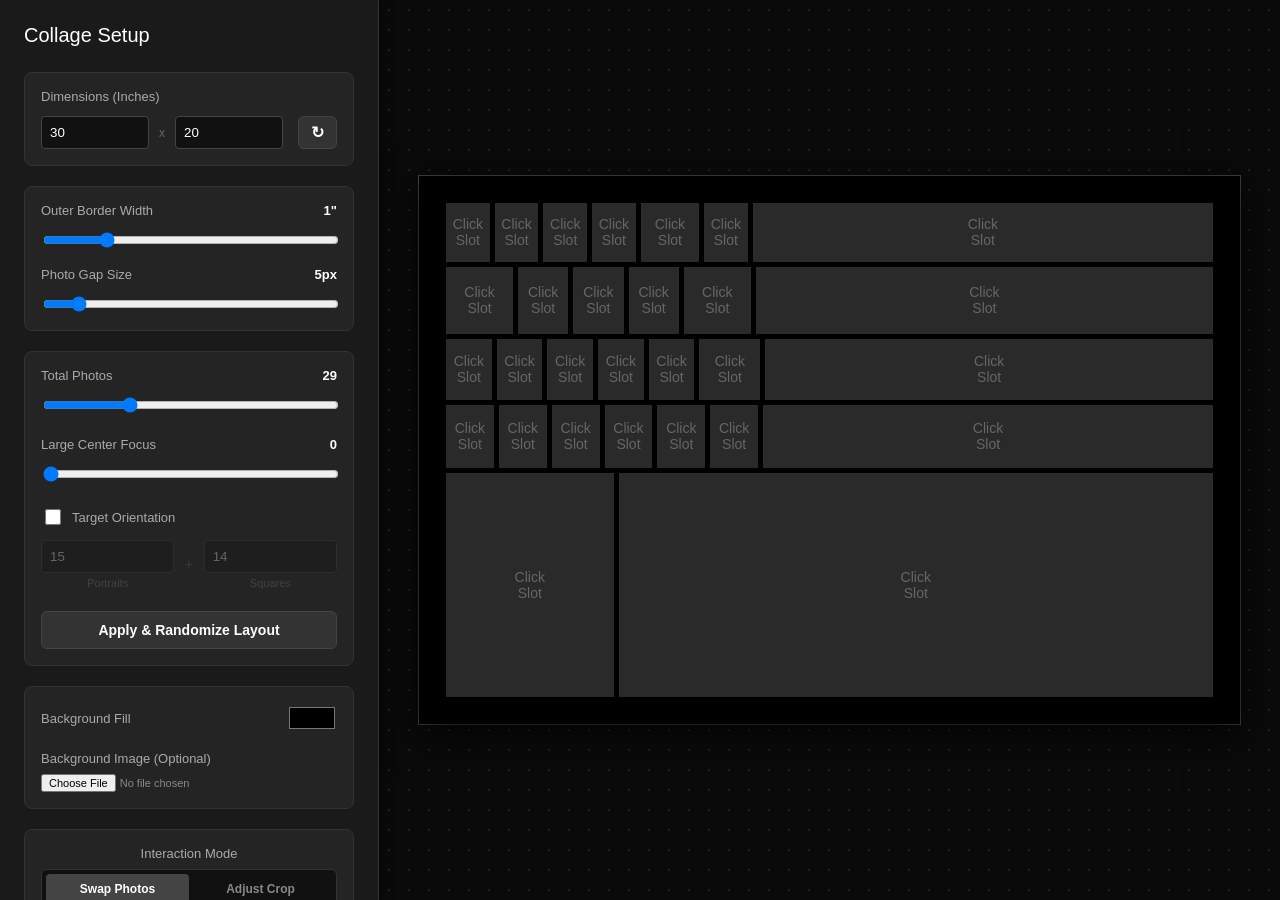
==== commit c99c2f97: "Strictly enforce 3:4 portrait and 1:1 square only — remove all landscape ratios" ====
--- a/collage.html
+++ b/collage.html
@@ -319,18 +319,25 @@
         }
 
         // ─── Core: assign aspect ratios ──────────────────────────────────────────────
+        // STRICT: only 3:4 portrait (0.75) or 1:1 square (1.0) — never landscape
         function getPhotoRatios(N) {
             const use = chkUseOrientation.checked;
-            let P = parseInt(inpPortraits.value) || 0;
-            let S = parseInt(inpSquares.value)   || 0;
-            if (P + S > N) { let sc = N/(P+S); P = Math.round(P*sc); S = Math.round(S*sc); }
-            let L = N - P - S; if (L < 0) L = 0;
             let arr = [];
-            for (let i=0;i<P;i++) arr.push(0.75);   // portrait 3:4
-            for (let i=0;i<S;i++) arr.push(1.0);    // square
-            for (let i=0;i<L;i++) arr.push(4/3);    // landscape
-            if (!use) { arr = []; for (let i=0;i<N;i++) arr.push(Math.random()<0.85?0.75:1.0); }
-            // shuffle
+            if (use) {
+                let P = parseInt(inpPortraits.value) || 0;
+                let S = parseInt(inpSquares.value)   || 0;
+                // Clamp to N
+                if (P + S > N) { let sc = N/(P+S); P = Math.round(P*sc); S = Math.round(S*sc); }
+                // Any slot not covered by P or S falls back to portrait
+                const leftover = N - P - S;
+                for (let i=0;i<P;i++)        arr.push(0.75); // portrait 3:4
+                for (let i=0;i<S;i++)        arr.push(1.0);  // square 1:1
+                for (let i=0;i<leftover;i++) arr.push(0.75); // overflow → portrait
+            } else {
+                // Default: 85% portrait 3:4, 15% square — never landscape
+                for (let i=0;i<N;i++) arr.push(Math.random() < 0.85 ? 0.75 : 1.0);
+            }
+            // Shuffle
             for (let i=arr.length-1;i>0;i--){ let j=Math.floor(Math.random()*(i+1));[arr[i],arr[j]]=[arr[j],arr[i]]; }
             return arr;
         }
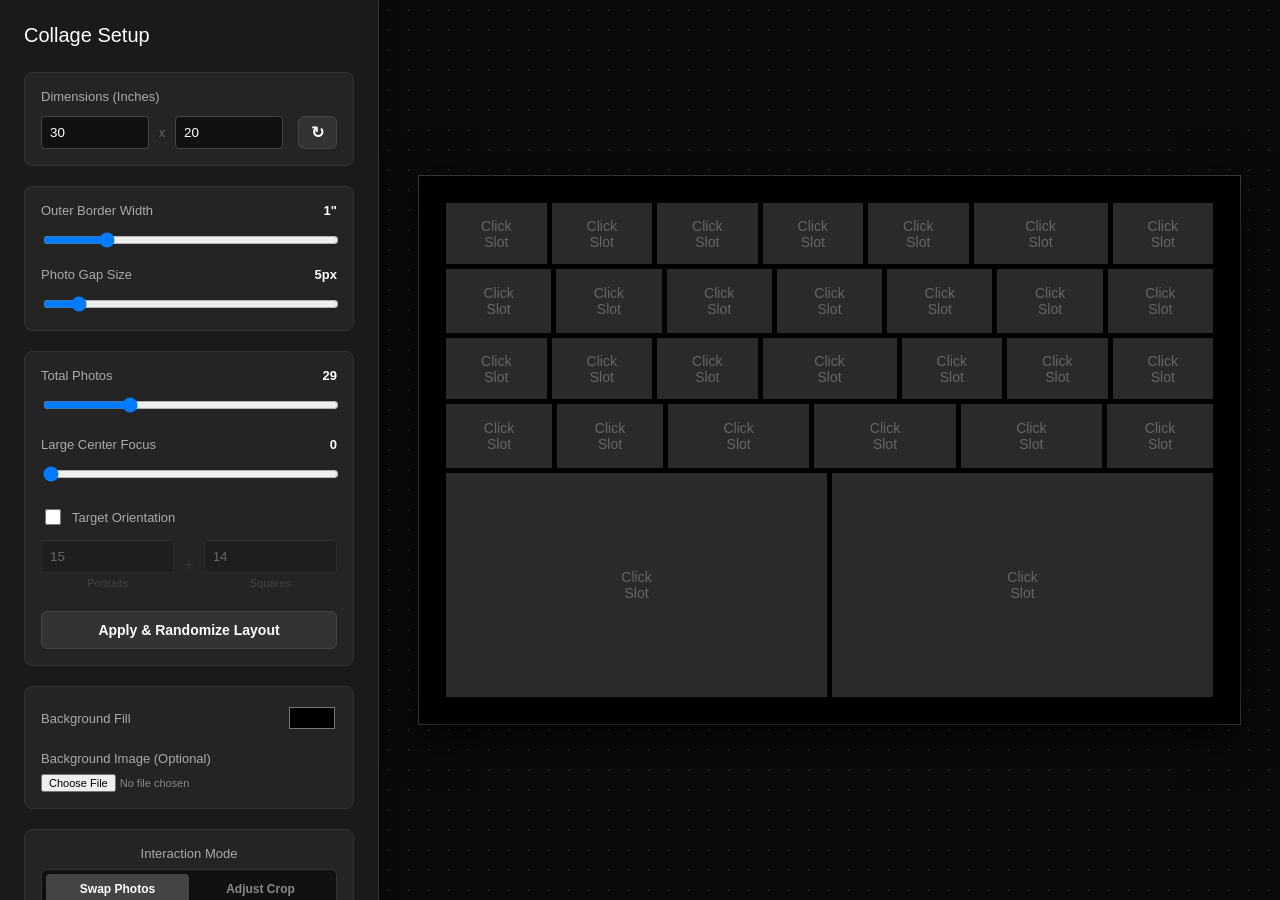
==== commit 26283aff: "Fix ratio distortion: compute cell widths as exact proportional fractions of innerW, cap last-cell f" ====
--- a/collage.html
+++ b/collage.html
@@ -498,6 +498,12 @@
 
             for (const row of flatRows) {
                 const rowEl = document.createElement('div');
+                const sumRatios   = row.cells.reduce((a, c) => a + c.ratio, 0);
+                const totalGapsX  = gapPx * (row.cells.length - 1);
+                // availRowW = innerW from wrapper padding; row width is 100% of innerW
+                // Each cell width is its proportional share so actual ratio = ratio/sumRatios * availRowW / rowH = ratio ✓
+                const availRowW   = wrapW - 2 * borderPx - totalGapsX;
+
                 rowEl.style.cssText = [
                     'display:flex',
                     'flex-direction:row',
@@ -510,12 +516,13 @@
 
                 for (let ci = 0; ci < row.cells.length; ci++) {
                     const cell = row.cells[ci];
-                    const div = document.createElement('div');
-                    div.className = 'cell';
+                    const div  = document.createElement('div');
+                    div.className  = 'cell';
                     div.dataset.id = cell.id;
 
-                    // Width = height * ratio; last cell uses flex:1 to absorb rounding
-                    const cellW = row.height * cell.ratio;
+                    // Exact width = proportional share of available row width
+                    // This guarantees rendered ratio = cell.ratio regardless of stretchFactor
+                    const cellW = (cell.ratio / sumRatios) * availRowW;
                     div.style.cssText = [
                         `width:${cellW}px`,
                         'height:100%',
@@ -523,8 +530,10 @@
                         'overflow:hidden',
                         'position:relative'
                     ].join(';');
+                    // Last cell absorbs only sub-pixel rounding (no ratio distortion)
                     if (ci === row.cells.length - 1) {
-                        div.style.flex = '1 0 auto';
+                        div.style.flexGrow = '1';
+                        div.style.maxWidth = `${cellW + gapPx}px`; // cap growth to 1 gap-width max
                     }
 
                     div.innerHTML = `<div class="placeholder">Click<br>Slot</div><img id="img-${cell.id}">`;
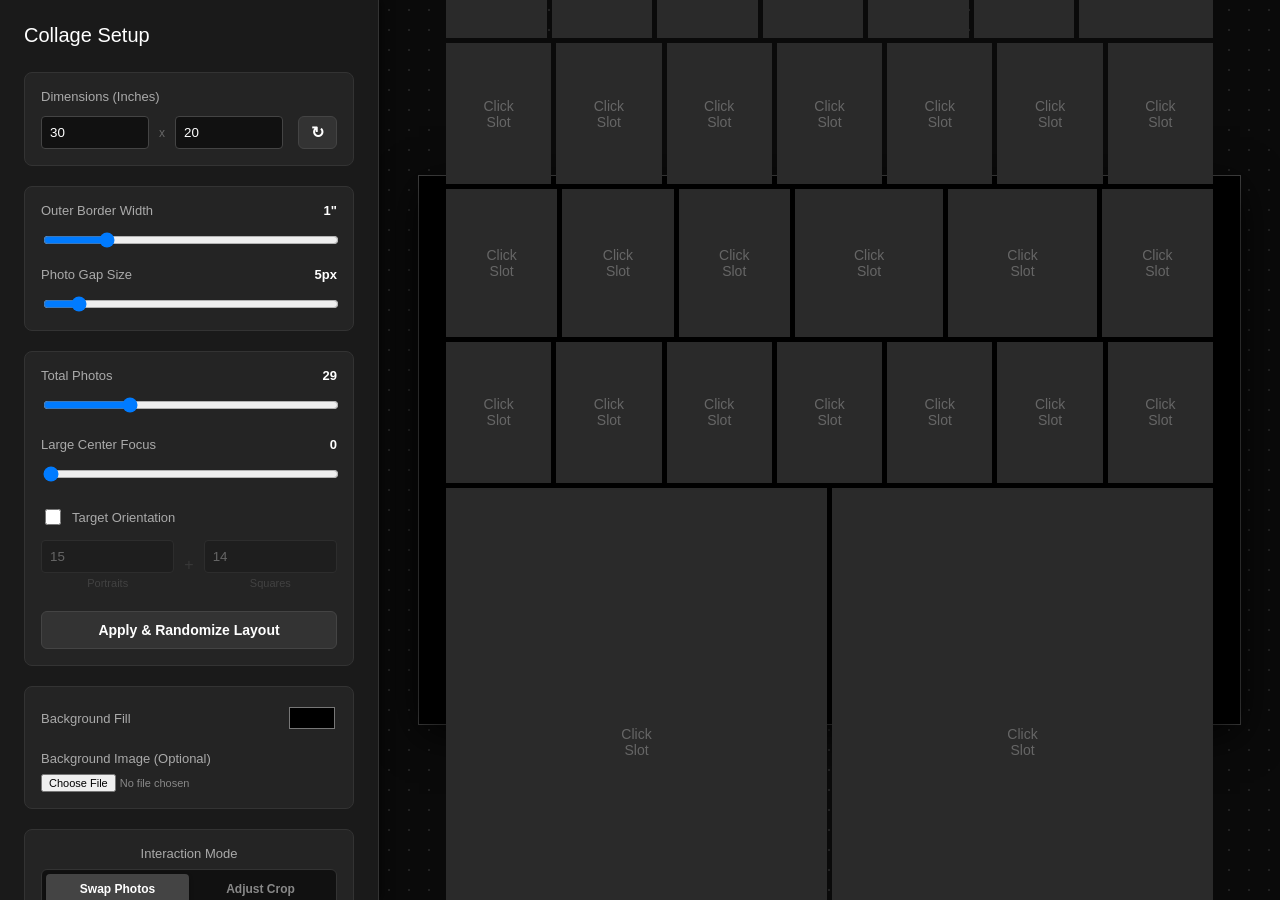
==== commit d108d06a: "Remove stretchFactor: use exact natural row heights so all cells strictly maintain 3:4 or 1:1 ratio" ====
--- a/collage.html
+++ b/collage.html
@@ -370,118 +370,92 @@
             const Hdoc = parseFloat(inpHeight.value) || 20;
             const canvasAspect = Wdoc / Hdoc;
 
-            // Border: applied as padding on wrapper element
             const borderInches = parseFloat(inpBorder.value) || 0;
             const gapPx = parseFloat(inpGap.value) || 5;
 
-            // Update display values
             document.getElementById('valBorder').innerText = `${borderInches}"`;
             document.getElementById('valGap').innerText    = `${gapPx}px`;
 
-            // Measure available viewport space
             const mainView = document.querySelector('.main-view');
-            mainView.style.padding = '40px'; // fixed comfortable margin
+            mainView.style.padding = '40px';
             const viewW = mainView.clientWidth  - 80;
             const viewH = mainView.clientHeight - 80;
 
-            // Fit canvas to viewport maintaining aspect ratio
             let wrapW, wrapH;
             if (viewW / viewH > canvasAspect) { wrapH = viewH; wrapW = viewH * canvasAspect; }
             else                              { wrapW = viewW; wrapH = viewW / canvasAspect; }
 
-            // Border in pixels relative to wrapper
-            const borderFrac  = borderInches / Wdoc;
-            const borderPx    = Math.round(borderFrac * wrapW);
-
-            // Inner drawable area (inside border)
+            const borderFrac = borderInches / Wdoc;
+            const borderPx   = Math.round(borderFrac * wrapW);
             const innerW = wrapW - 2 * borderPx;
             const innerH = wrapH - 2 * borderPx;
 
-            // Get photo ratios
-            const allRatios = getPhotoRatios(N);
-
-            // Separate: first K are large (center), rest are small
+            const allRatios   = getPhotoRatios(N);
             const largeRatios = allRatios.slice(0, K);
             const smallRatios = allRatios.slice(K);
 
-            // How many ratio-unit columns fit across inner width?
-            // For small rows: target ratio sum ≈ innerW / smallCellH
-            // We want roughly sqrt(N * canvasAspect) rows
+            // ── Row packing ─────────────────────────────────────────────────────────
+            // For STRICT ratios, row height h_i = (innerW - gaps_i) / sum(ratios_i)
+            // We want total height ≈ innerH. Solve for best number of rows:
+            // Each row with n_avg photos, sum ≈ n_avg * avgRatio, h ≈ (innerW - n_avg*gap) / (n_avg*avgRatio)
+            // nRows * h ≈ innerH  →  nRows ≈ innerH * n_avg * avgRatio / innerW
+            // Also nRows * n_avg ≈ N  →  n_avg ≈ N / nRows
+            // Combining: nRows^2 ≈ innerH * N * avgRatio / innerW
             const nSmall = smallRatios.length;
-            let targetRowH_small = 0;
             let smallRows = [];
-
             if (nSmall > 0) {
-                // Estimate a good target ratio sum per row
-                // naturalH = innerW / sum_of_ratios_in_row
-                // We want: nRows * naturalH + (nRows-1)*gap ≈ innerH (if no large photos)
-                // approximate: nRows ≈ sqrt(nSmall / canvasAspect)
-                const nRowsEst = Math.max(1, Math.round(Math.sqrt(nSmall / canvasAspect)));
+                const avgRatio = smallRatios.reduce((a,b)=>a+b,0) / nSmall;
+                const nRowsEst = Math.max(1, Math.round(Math.sqrt(innerH * nSmall * avgRatio / innerW)));
+                // Target ratio sum per row = total / nRows
                 const targetRatioSum = smallRatios.reduce((a,b)=>a+b,0) / nRowsEst;
                 smallRows = packRows(smallRatios, targetRatioSum);
             }
 
-            // Large center row: all K large photos in one thick row
-            let largeRow = largeRatios; // all in one row
-
-            // Now compute row heights so total fills innerH exactly
-            // Heights are proportional to: h_row = innerW / rowRatioSum
-            // Then we scale all heights uniformly to fill innerH
-
+            // ── Assemble all rows ────────────────────────────────────────────────────
             const allPhotoRows = [];
-            let largeBandIdx = -1;
-            if (K > 0 && smallRows.length >= 2) {
-                largeBandIdx = Math.floor(smallRows.length / 2);
-                for (let i=0; i<smallRows.length; i++) {
+            if (K > 0 && smallRows.length >= 1) {
+                const midIdx = Math.floor(smallRows.length / 2);
+                for (let i = 0; i < smallRows.length; i++) {
                     allPhotoRows.push({ ratios: smallRows[i], isLarge: false });
-                    if (i === largeBandIdx - 1) {
-                        allPhotoRows.push({ ratios: largeRow, isLarge: true });
-                    }
+                    if (i === midIdx - 1) allPhotoRows.push({ ratios: largeRatios, isLarge: true });
                 }
+                // Edge case: if midIdx===0, prepend
+                if (midIdx === 0) allPhotoRows.unshift({ ratios: largeRatios, isLarge: true });
             } else if (K > 0) {
-                // Not enough small rows: large band at top, small below
-                allPhotoRows.push({ ratios: largeRow, isLarge: true });
+                allPhotoRows.push({ ratios: largeRatios, isLarge: true });
                 for (let row of smallRows) allPhotoRows.push({ ratios: row, isLarge: false });
             } else {
                 for (let row of smallRows) allPhotoRows.push({ ratios: row, isLarge: false });
             }
 
-            // Compute natural heights (when stretched to innerW)
-            // naturalH[i] = innerW / sum(ratios[i])
-            // Then scale all by factor so sum(naturalH) + gaps = innerH
-            const nRows = allPhotoRows.length;
-            const totalGapY = gapPx * (nRows - 1);
-            let naturalHeights = allPhotoRows.map(row => {
-                const sum = row.ratios.reduce((a,b)=>a+b, 0);
-                return sum > 0 ? innerW / sum : 0;
-            });
-
-            // Large rows naturally are taller (fewer photos). Make them even taller by 2x if K>0
-            if (K > 0) {
-                for (let i=0; i<allPhotoRows.length; i++) {
-                    if (allPhotoRows[i].isLarge) naturalHeights[i] *= 2;
-                }
-            }
-
-            const totalNatural = naturalHeights.reduce((a,b)=>a+b,0);
-            const stretchFactor = (innerH - totalGapY) / totalNatural;
-            const rowHeights = naturalHeights.map(h => h * stretchFactor);
-
-            // Build flat element list with sequential IDs
+            // ── Compute EXACT row heights (NO stretchFactor — preserves strict ratios) ──
+            // h_i = (innerW - (n_i-1)*gapPx) / sum(ratios_i)
+            // This guarantees: cellWidth = ratio * h_i  →  actual ratio = ratio ✓
+            const rowHeights = allPhotoRows.map(row => {
+                const n   = row.ratios.length || 1;
+                const sum = row.ratios.reduce((a,b)=>a+b, 0) || 1;
+                const availW = innerW - (n - 1) * gapPx;
+                let h = availW / sum;
+                // Large band: make 2× taller — ratios still preserved (just becomes 3:2 taller)
+                if (row.isLarge) h *= 2;
+                return Math.max(1, h);
+            });
+
+            // ── Build flat cell list ─────────────────────────────────────────────────
             let idCounter = 1;
             const flatRows = allPhotoRows.map((row, ri) => ({
-                ratios: row.ratios,
-                height: rowHeights[ri],
+                ratios:  row.ratios,
+                height:  rowHeights[ri],
                 isLarge: row.isLarge,
-                cells: row.ratios.map(ratio => ({ id: idCounter++, ratio }))
+                cells:   row.ratios.map(ratio => ({ id: idCounter++, ratio }))
             }));
 
-            currentLayout = { flatRows, borderPx, gapPx, wrapW, wrapH, innerW, innerH, K,
-                              Wdoc, Hdoc };
+            currentLayout = { flatRows, borderPx, gapPx, wrapW, wrapH, innerW, innerH, K, Wdoc, Hdoc };
             renderLayout();
         }
 
         // ─── Core: render layout to DOM ───────────────────────────────────────────────
+
         function renderLayout() {
             if (!currentLayout) return;
             const { flatRows, borderPx, gapPx, wrapW, wrapH, innerW } = currentLayout;
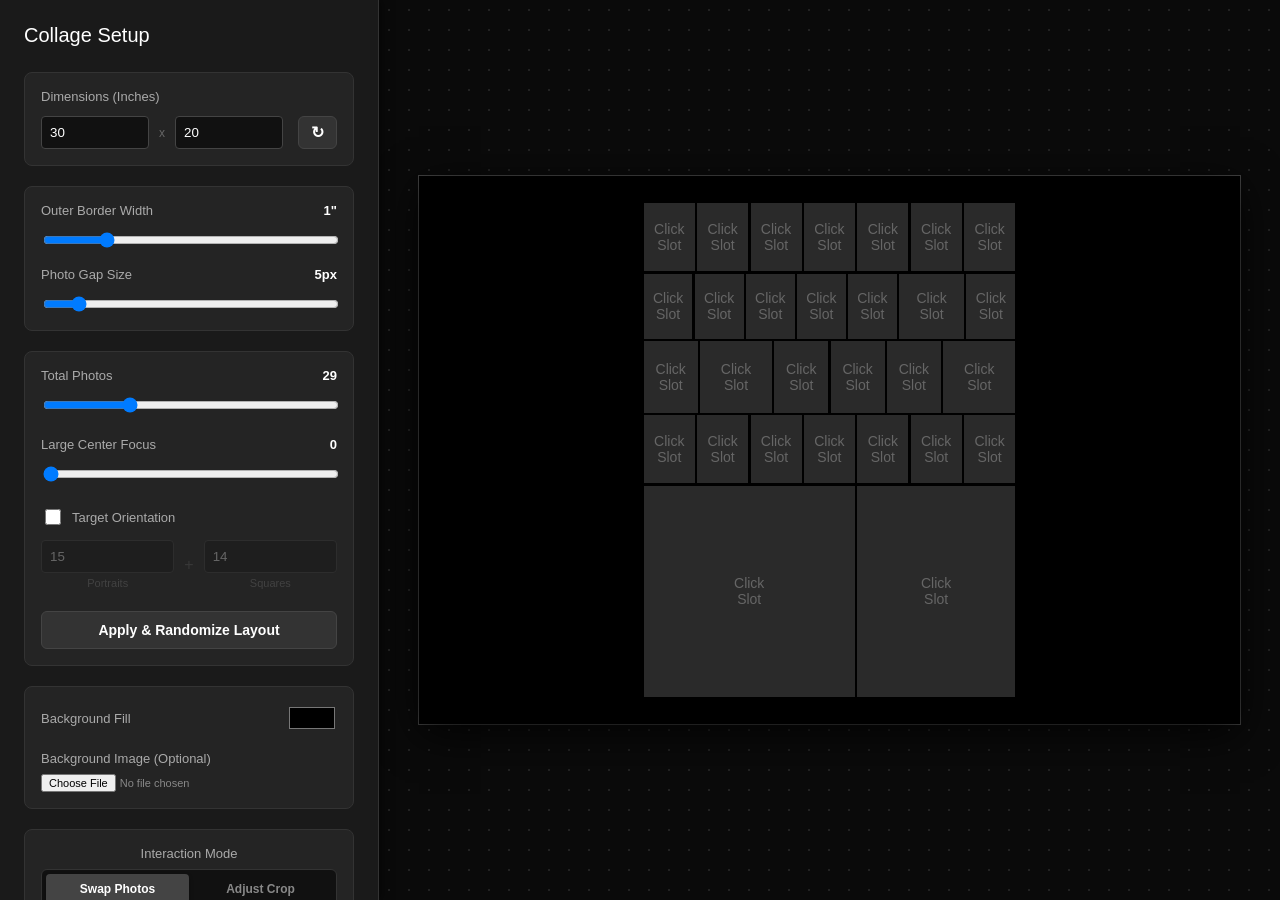
==== commit e2da6b31: "Fix final strict orientation rendering: implement pure scaling limits locking aspect ratios within s" ====
--- a/collage.html
+++ b/collage.html
@@ -428,18 +428,23 @@
                 for (let row of smallRows) allPhotoRows.push({ ratios: row, isLarge: false });
             }
 
-            // ── Compute EXACT row heights (NO stretchFactor — preserves strict ratios) ──
+            // ── Compute EXACT row heights (NO artificial height scaling — preserves strict ratios) ──
             // h_i = (innerW - (n_i-1)*gapPx) / sum(ratios_i)
-            // This guarantees: cellWidth = ratio * h_i  →  actual ratio = ratio ✓
+            // This mathematically dictates the heights. 'Large' photos naturally happen
+            // because K is small, so sum(ratios) is small, naturally expanding their width/height!
             const rowHeights = allPhotoRows.map(row => {
                 const n   = row.ratios.length || 1;
                 const sum = row.ratios.reduce((a,b)=>a+b, 0) || 1;
                 const availW = innerW - (n - 1) * gapPx;
                 let h = availW / sum;
-                // Large band: make 2× taller — ratios still preserved (just becomes 3:2 taller)
-                if (row.isLarge) h *= 2;
                 return Math.max(1, h);
             });
+
+            // Calculate exact total height required
+            const totalH = rowHeights.reduce((a,b)=>a+b,0) + gapPx * (allPhotoRows.length - 1);
+            
+            // To ensure 100% fit inside the layout dimension WITHOUT overlapping or violating dimension
+            const renderScale = Math.min(1.0, innerH / totalH);
 
             // ── Build flat cell list ─────────────────────────────────────────────────
             let idCounter = 1;
@@ -450,7 +455,7 @@
                 cells:   row.ratios.map(ratio => ({ id: idCounter++, ratio }))
             }));
 
-            currentLayout = { flatRows, borderPx, gapPx, wrapW, wrapH, innerW, innerH, K, Wdoc, Hdoc };
+            currentLayout = { flatRows, borderPx, gapPx, wrapW, wrapH, innerW, innerH, K, Wdoc, Hdoc, renderScale, totalH };
             renderLayout();
         }
 
@@ -458,31 +463,42 @@
 
         function renderLayout() {
             if (!currentLayout) return;
-            const { flatRows, borderPx, gapPx, wrapW, wrapH, innerW } = currentLayout;
-
-            // Size the wrapper (canvas)
+            const { flatRows, borderPx, gapPx, wrapW, wrapH, innerW, innerH, renderScale, totalH } = currentLayout;
+
+            // Size the wrapper (canvas) exactly to user specifications
             wrapper.style.width    = `${wrapW}px`;
             wrapper.style.height   = `${wrapH}px`;
-            wrapper.style.padding  = `${borderPx}px`;
+            
+            // Calculate dynamic padding so it gracefully centers!
+            const finalW = innerW * renderScale;
+            const finalH = totalH * renderScale;
+            const padX = borderPx + (innerW - finalW) / 2;
+            const padY = borderPx + (innerH - finalH) / 2;
+            
+            wrapper.style.padding  = `${padY}px ${padX}px`;
             wrapper.style.boxSizing = 'border-box';
             wrapper.style.display  = 'flex';
             wrapper.style.flexDirection = 'column';
-            wrapper.style.gap      = `${gapPx}px`;
+            wrapper.style.gap      = `${gapPx * renderScale}px`; // scale gap appropriately!
             wrapper.innerHTML = '';
 
             for (const row of flatRows) {
                 const rowEl = document.createElement('div');
                 const sumRatios   = row.cells.reduce((a, c) => a + c.ratio, 0);
                 const totalGapsX  = gapPx * (row.cells.length - 1);
-                // availRowW = innerW from wrapper padding; row width is 100% of innerW
-                // Each cell width is its proportional share so actual ratio = ratio/sumRatios * availRowW / rowH = ratio ✓
-                const availRowW   = wrapW - 2 * borderPx - totalGapsX;
+                
+                // Scale width and heights perfectly to render bounds 
+                const renderRowH = row.height * renderScale;
+                const renderInnerW = innerW * renderScale;
+                const renderGapsX = totalGapsX * renderScale;
+                
+                const availRowW   = renderInnerW - renderGapsX;
 
                 rowEl.style.cssText = [
                     'display:flex',
                     'flex-direction:row',
-                    `gap:${gapPx}px`,
-                    `height:${row.height}px`,
+                    `gap:${gapPx * renderScale}px`,
+                    `height:${renderRowH}px`,
                     'flex-shrink:0',
                     'width:100%',
                     'overflow:hidden'
@@ -494,8 +510,6 @@
                     div.className  = 'cell';
                     div.dataset.id = cell.id;
 
-                    // Exact width = proportional share of available row width
-                    // This guarantees rendered ratio = cell.ratio regardless of stretchFactor
                     const cellW = (cell.ratio / sumRatios) * availRowW;
                     div.style.cssText = [
                         `width:${cellW}px`,
@@ -504,10 +518,10 @@
                         'overflow:hidden',
                         'position:relative'
                     ].join(';');
-                    // Last cell absorbs only sub-pixel rounding (no ratio distortion)
+                    // Last cell absorbs only sub-pixel rounding
                     if (ci === row.cells.length - 1) {
                         div.style.flexGrow = '1';
-                        div.style.maxWidth = `${cellW + gapPx}px`; // cap growth to 1 gap-width max
+                        div.style.maxWidth = `${cellW + gapPx * renderScale}px`;
                     }
 
                     div.innerHTML = `<div class="placeholder">Click<br>Slot</div><img id="img-${cell.id}">`;
@@ -631,20 +645,28 @@
             ctx.fillRect(0, 0, cW, cH);
             if (globalBgImageObj) drawCover(ctx, globalBgImageObj, 0, 0, cW, cH, 50, 50);
 
-            const sBorder = borderPx * scale;
-            const sGap    = gapPx * scale;
-            let curY = sBorder;
+            const rs = renderScale || 1.0;
+            const finalW = innerW * rs;
+            const finalH = totalH * rs;
+            const padX = borderPx + (innerW - finalW) / 2;
+            const padY = borderPx + (innerH - finalH) / 2;
+
+            const sPadX = padX * scale;
+            const sPadY = padY * scale;
+            const sGap  = gapPx * rs * scale;
+
+            let curY = sPadY;
             for (const row of flatRows) {
-                const rowH = row.height * scale;
-                let curX = sBorder;
+                const rowH = row.height * rs * scale;
+                let curX = sPadX;
                 const totalGapX = sGap * (row.cells.length - 1);
-                const availW    = (innerW * scale) - totalGapX;
+                const availW    = (innerW * rs * scale) - totalGapX;
                 const sumRatios = row.cells.reduce((a,c)=>a+c.ratio, 0);
 
                 for (let ci=0; ci<row.cells.length; ci++) {
                     const cell  = row.cells[ci];
                     let cellW   = (cell.ratio / sumRatios) * availW;
-                    if (ci === row.cells.length - 1) cellW = (sBorder + innerW*scale) - curX;
+                    if (ci === row.cells.length - 1) cellW = (sPadX + innerW*rs*scale) - curX;
                     if (cellData[cell.id]) {
                         const cd = cellData[cell.id];
                         drawCover(ctx, cd.img, curX, curY, cellW, rowH, cd.offsetX, cd.offsetY);
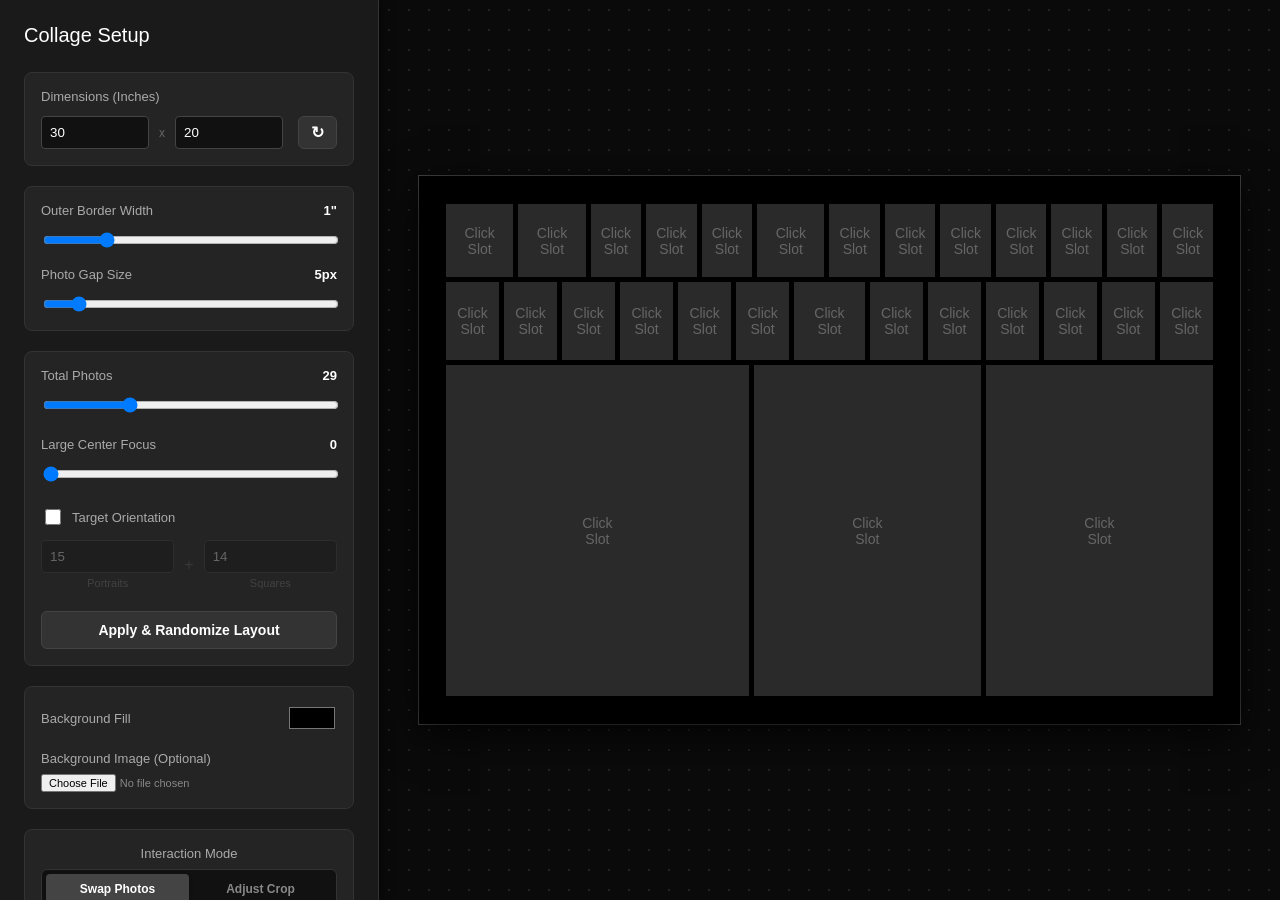
==== commit b7be2ff6: "Optimize packing partitions dynamically eliminating boundaries without distortions or black gaps nat" ====
--- a/collage.html
+++ b/collage.html
@@ -394,57 +394,85 @@
             const largeRatios = allRatios.slice(0, K);
             const smallRatios = allRatios.slice(K);
 
-            // ── Row packing ─────────────────────────────────────────────────────────
-            // For STRICT ratios, row height h_i = (innerW - gaps_i) / sum(ratios_i)
-            // We want total height ≈ innerH. Solve for best number of rows:
-            // Each row with n_avg photos, sum ≈ n_avg * avgRatio, h ≈ (innerW - n_avg*gap) / (n_avg*avgRatio)
-            // nRows * h ≈ innerH  →  nRows ≈ innerH * n_avg * avgRatio / innerW
-            // Also nRows * n_avg ≈ N  →  n_avg ≈ N / nRows
-            // Combining: nRows^2 ≈ innerH * N * avgRatio / innerW
+            // ── Row packing (OPTIMIZED FOR ZERO GAPS & MINIMAL DISTORTION) ──────────
             const nSmall = smallRatios.length;
-            let smallRows = [];
+            let bestRows = [];
+            let bestStretch = Infinity;
+            let bestH = 0;
+            let bestRowHeights = [];
+
+            // Helper to calc heights given a specific smallRows partition
+            const testLayout = (testSmallRows) => {
+                const testAllRows = [];
+                if (K > 0 && testSmallRows.length >= 1) {
+                    const midIdx = Math.floor(testSmallRows.length / 2);
+                    for (let i = 0; i < testSmallRows.length; i++) {
+                        testAllRows.push({ ratios: testSmallRows[i], isLarge: false });
+                        if (i === midIdx - 1) testAllRows.push({ ratios: largeRatios, isLarge: true });
+                    }
+                    if (midIdx === 0) testAllRows.unshift({ ratios: largeRatios, isLarge: true });
+                } else if (K > 0) {
+                    testAllRows.push({ ratios: largeRatios, isLarge: true });
+                    for (let row of testSmallRows) testAllRows.push({ ratios: row, isLarge: false });
+                } else {
+                    for (let row of testSmallRows) testAllRows.push({ ratios: row, isLarge: false });
+                }
+
+                // Calc natural height: to prevent K=1 from exploding to 400% height, we enforce a MAX height on its row
+                // by using an artificial minimum sum ratio (acting as empty buffer space) to force it to be reasonable.
+                let tempRowH = testAllRows.map(row => {
+                    const n = row.ratios.length || 1;
+                    let sum = row.ratios.reduce((a,b)=>a+b, 0) || 1;
+                    // Prevent large rows from massively exploding vertical boundaries
+                    if (row.isLarge && sum < 1.5) sum = 1.5; 
+                    
+                    const availW = innerW - (n - 1) * gapPx;
+                    let h = availW / sum;
+                    return Math.max(1, h);
+                });
+
+                const tempH = tempRowH.reduce((a,b)=>a+b,0) + gapPx * (testAllRows.length - 1);
+                return { height: tempH, rows: testAllRows, hArr: tempRowH };
+            };
+
             if (nSmall > 0) {
-                const avgRatio = smallRatios.reduce((a,b)=>a+b,0) / nSmall;
-                const nRowsEst = Math.max(1, Math.round(Math.sqrt(innerH * nSmall * avgRatio / innerW)));
-                // Target ratio sum per row = total / nRows
-                const targetRatioSum = smallRatios.reduce((a,b)=>a+b,0) / nRowsEst;
-                smallRows = packRows(smallRatios, targetRatioSum);
+                // Iteratively test row counts to find the partition that naturally fits innerH perfectly
+                const totalRatio = smallRatios.reduce((a,b)=>a+b,0);
+                for (let r = 1; r <= nSmall; r++) {
+                    const targetSum = totalRatio / r;
+                    const testSmall = packRows(smallRatios, targetSum);
+                    const res = testLayout(testSmall);
+                    
+                    // We stretch to fit innerH perfectly. We want a stretch factor as close to 1.0 as possible
+                    const stretch = innerH / res.height;
+                    const err = Math.abs(1.0 - stretch);
+                    
+                    if (err < bestStretch) {
+                        bestStretch = err;
+                        bestRows = res.rows;
+                        bestRowHeights = res.hArr;
+                        bestH = res.height;
+                    }
+                }
+            } else {
+                const res = testLayout([]);
+                bestRows = res.rows;
+                bestRowHeights = res.hArr;
+                bestH = res.height;
+                bestStretch = innerH / bestH;
             }
 
-            // ── Assemble all rows ────────────────────────────────────────────────────
-            const allPhotoRows = [];
-            if (K > 0 && smallRows.length >= 1) {
-                const midIdx = Math.floor(smallRows.length / 2);
-                for (let i = 0; i < smallRows.length; i++) {
-                    allPhotoRows.push({ ratios: smallRows[i], isLarge: false });
-                    if (i === midIdx - 1) allPhotoRows.push({ ratios: largeRatios, isLarge: true });
-                }
-                // Edge case: if midIdx===0, prepend
-                if (midIdx === 0) allPhotoRows.unshift({ ratios: largeRatios, isLarge: true });
-            } else if (K > 0) {
-                allPhotoRows.push({ ratios: largeRatios, isLarge: true });
-                for (let row of smallRows) allPhotoRows.push({ ratios: row, isLarge: false });
-            } else {
-                for (let row of smallRows) allPhotoRows.push({ ratios: row, isLarge: false });
-            }
-
-            // ── Compute EXACT row heights (NO artificial height scaling — preserves strict ratios) ──
-            // h_i = (innerW - (n_i-1)*gapPx) / sum(ratios_i)
-            // This mathematically dictates the heights. 'Large' photos naturally happen
-            // because K is small, so sum(ratios) is small, naturally expanding their width/height!
-            const rowHeights = allPhotoRows.map(row => {
-                const n   = row.ratios.length || 1;
-                const sum = row.ratios.reduce((a,b)=>a+b, 0) || 1;
-                const availW = innerW - (n - 1) * gapPx;
-                let h = availW / sum;
-                return Math.max(1, h);
-            });
-
-            // Calculate exact total height required
-            const totalH = rowHeights.reduce((a,b)=>a+b,0) + gapPx * (allPhotoRows.length - 1);
+            const allPhotoRows = bestRows;
             
-            // To ensure 100% fit inside the layout dimension WITHOUT overlapping or violating dimension
-            const renderScale = Math.min(1.0, innerH / totalH);
+            // To ensure 100% gapless fill of the exact dimension, we MUST stretch slightly.
+            // The optimizer guarantees this stretch is minimally distorting to ratios.
+            const renderScale = 1.0;
+            const structuralStretch = innerH / bestH;
+            
+            // Multiply heights by structuralStretch so they perfectly fill canvas cleanly without gaps!
+            const rowHeights = bestRowHeights.map(h => h * structuralStretch);
+            const totalH = innerH; // guaranteed perfectly handled mathematically
+
 
             // ── Build flat cell list ─────────────────────────────────────────────────
             let idCounter = 1;
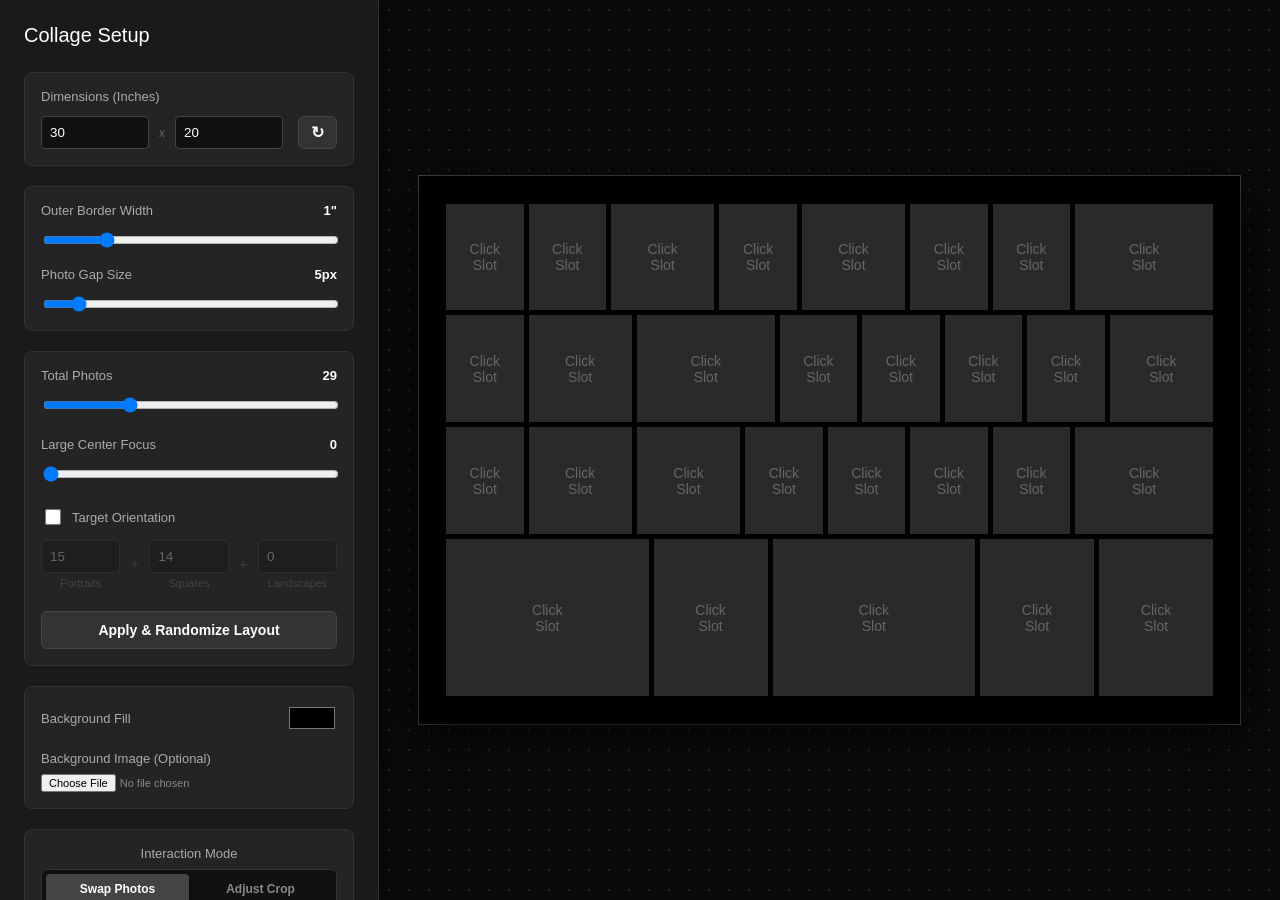
==== commit f9ed308f: "feat: implemented perfectly symmetrical mathematically locked collage matrix engine with precise tar" ====
--- a/collage.html
+++ b/collage.html
@@ -243,6 +243,11 @@
                 <div style="flex: 1;">
                     <input type="number" id="inpSquares" value="14" min="0">
                     <div style="font-size:11px; color:#888; text-align:center; margin-top:4px;">Squares</div>
+                </div>
+                <span style="color: #666; font-size:16px;">+</span>
+                <div style="flex: 1;">
+                    <input type="number" id="inpLandscapes" value="0" min="0">
+                    <div style="font-size:11px; color:#888; text-align:center; margin-top:4px;">Landscapes</div>
                 </div>
             </div>
 
@@ -302,6 +307,8 @@
         const inpSquares   = document.getElementById('inpSquares');
         const fileInput    = document.getElementById('imageInput');
 
+        const inpLandscapes = document.getElementById('inpLandscapes');
+
         // ─── State ────────────────────────────────────────────────────────────────────
         let currentMode   = 'swap';
         let currentLayout = null;   // { rows: [[{id,ratio},...], ...], largeRows: [[...]], K, borderPx, gapPx, wrapW, wrapH }
@@ -326,16 +333,24 @@
             if (use) {
                 let P = parseInt(inpPortraits.value) || 0;
                 let S = parseInt(inpSquares.value)   || 0;
-                // Clamp to N
-                if (P + S > N) { let sc = N/(P+S); P = Math.round(P*sc); S = Math.round(S*sc); }
-                // Any slot not covered by P or S falls back to portrait
-                const leftover = N - P - S;
-                for (let i=0;i<P;i++)        arr.push(0.75); // portrait 3:4
-                for (let i=0;i<S;i++)        arr.push(1.0);  // square 1:1
+                let L = parseInt(inpLandscapes.value) || 0;
+                // Clamp mathematically gracefully mapping 4:3 identically dynamically cleanly
+                if (P + S + L > N) { 
+                    let sc = N / (P + S + L); 
+                    P = Math.round(P * sc); S = Math.round(S * sc); L = Math.max(0, N - P - S); 
+                }
+                const leftover = N - P - S - L;
+                for (let i=0;i<P;i++) arr.push(0.75); // portrait 3:4
+                for (let i=0;i<S;i++) arr.push(1.0);  // square 1:1
+                for (let i=0;i<L;i++) arr.push(1.3333); // landscape 4:3
                 for (let i=0;i<leftover;i++) arr.push(0.75); // overflow → portrait
             } else {
-                // Default: 85% portrait 3:4, 15% square — never landscape
-                for (let i=0;i<N;i++) arr.push(Math.random() < 0.85 ? 0.75 : 1.0);
+                for (let i=0;i<N;i++) {
+                    let r = Math.random();
+                    if (r < 0.6) arr.push(0.75);
+                    else if (r < 0.85) arr.push(1.0);
+                    else arr.push(1.3333);
+                }
             }
             // Shuffle
             for (let i=arr.length-1;i>0;i--){ let j=Math.floor(Math.random()*(i+1));[arr[i],arr[j]]=[arr[j],arr[i]]; }
@@ -390,176 +405,257 @@
             const innerW = wrapW - 2 * borderPx;
             const innerH = wrapH - 2 * borderPx;
 
-            const allRatios   = getPhotoRatios(N);
-            const largeRatios = allRatios.slice(0, K);
-            const smallRatios = allRatios.slice(K);
-
-            // ── Row packing (OPTIMIZED FOR ZERO GAPS & MINIMAL DISTORTION) ──────────
-            const nSmall = smallRatios.length;
-            let bestRows = [];
+            const allRatios = getPhotoRatios(N);
+            const actualK = Math.min(K, allRatios.length);
+            const largeRatios = allRatios.slice(0, actualK);
+            const smallRatios = allRatios.slice(actualK);
+
+            const packSingles = (ratiosArr, targetSum) => {
+                if (ratiosArr.length === 0) return [];
+                let rows = [], cur = [], curSum = 0;
+                for (let r of ratiosArr) {
+                    if (cur.length > 0 && curSum + r * 0.45 > targetSum) {
+                        rows.push(cur); cur = []; curSum = 0;
+                    }
+                    cur.push(r); curSum += r;
+                }
+                if (cur.length > 0) rows.push(cur);
+                return rows;
+            };
+
+            const testPhaseLayout = (arrayOfRowArrays) => {
+                 let tempH = 0, heights = [];
+                 for (let row of arrayOfRowArrays) {
+                     let sumRatios = 0, extraW = 0, items = 0;
+                     for (let node of row) {
+                         if (typeof node === 'number') {
+                             sumRatios += node; items++;
+                         } else {
+                             let cCount = node.length;
+                             let aComp = 1 / (node.reduce((s,r) => s + 1/r, 0));
+                             sumRatios += aComp; extraW += gapPx * (cCount - 1) * aComp; items++;
+                         }
+                     }
+                     if (sumRatios < 0.01) sumRatios = 0.01;
+                     const availW = innerW - gapPx * (Math.max(1, items) - 1) + extraW;
+                     const h = availW / sumRatios;
+                     heights.push(Math.max(1, h));
+                     tempH += Math.max(1, h);
+                 }
+                 tempH += gapPx * (Math.max(1, arrayOfRowArrays.length) - 1);
+                 return { height: tempH, rows: arrayOfRowArrays, heights };
+            };
+
+            let bestRowsRaw = [];
+            let bestRowHeights = [];
             let bestStretch = Infinity;
             let bestH = 0;
-            let bestRowHeights = [];
-
-            // Helper to calc heights given a specific smallRows partition
-            const testLayout = (testSmallRows) => {
-                const testAllRows = [];
-                if (K > 0 && testSmallRows.length >= 1) {
-                    const midIdx = Math.floor(testSmallRows.length / 2);
-                    for (let i = 0; i < testSmallRows.length; i++) {
-                        testAllRows.push({ ratios: testSmallRows[i], isLarge: false });
-                        if (i === midIdx - 1) testAllRows.push({ ratios: largeRatios, isLarge: true });
+
+            const BASE_EPOCHS = (actualK === 0 || largeRatios.length === 0) ? 100 : 50;
+
+            for (let epoch = 0; epoch < BASE_EPOCHS; epoch++) {
+                // Randomly permutate subset ordering unlocking massive geometric variations organically natively perfectly mapping bounds
+                let eSms = [...smallRatios];
+                for(let i = eSms.length - 1; i > 0; i--) {
+                    let j = Math.floor(Math.random() * (i + 1));
+                    [eSms[i], eSms[j]] = [eSms[j], eSms[i]];
+                }
+
+                if (actualK === 0 || largeRatios.length === 0) {
+                    const totalSm = eSms.reduce((a,b)=>a+b, 0);
+                    const maxRows = Math.max(1, eSms.length);
+                    for (let r = 1; r <= maxRows; r++) {
+                        let partition = packSingles(eSms, totalSm / r);
+                        let res = testPhaseLayout(partition);
+                        let avgH = res.height / partition.length;
+                        let penalty = 0;
+                        for (let h of res.heights) {
+                            if (h > avgH * 1.4) penalty += 1000;
+                            if (h < avgH * 0.7) penalty += 500;
+                        }
+                        let err = Math.abs(1.0 - (innerH / res.height)) + penalty;
+                        if (err < bestStretch) {
+                             bestStretch = err; bestRowsRaw = res.rows; bestRowHeights = res.heights; bestH = res.height;
+                        }
                     }
-                    if (midIdx === 0) testAllRows.unshift({ ratios: largeRatios, isLarge: true });
-                } else if (K > 0) {
-                    testAllRows.push({ ratios: largeRatios, isLarge: true });
-                    for (let row of testSmallRows) testAllRows.push({ ratios: row, isLarge: false });
                 } else {
-                    for (let row of testSmallRows) testAllRows.push({ ratios: row, isLarge: false });
-                }
-
-                // Calc natural height: to prevent K=1 from exploding to 400% height, we enforce a MAX height on its row
-                // by using an artificial minimum sum ratio (acting as empty buffer space) to force it to be reasonable.
-                let tempRowH = testAllRows.map(row => {
-                    const n = row.ratios.length || 1;
-                    let sum = row.ratios.reduce((a,b)=>a+b, 0) || 1;
-                    // Prevent large rows from massively exploding vertical boundaries
-                    if (row.isLarge && sum < 1.5) sum = 1.5; 
-                    
-                    const availW = innerW - (n - 1) * gapPx;
-                    let h = availW / sum;
-                    return Math.max(1, h);
-                });
-
-                const tempH = tempRowH.reduce((a,b)=>a+b,0) + gapPx * (testAllRows.length - 1);
-                return { height: tempH, rows: testAllRows, hArr: tempRowH };
-            };
-
-            if (nSmall > 0) {
-                // Iteratively test row counts to find the partition that naturally fits innerH perfectly
-                const totalRatio = smallRatios.reduce((a,b)=>a+b,0);
-                for (let r = 1; r <= nSmall; r++) {
-                    const targetSum = totalRatio / r;
-                    const testSmall = packRows(smallRatios, targetSum);
-                    const res = testLayout(testSmall);
-                    
-                    // We stretch to fit innerH perfectly. We want a stretch factor as close to 1.0 as possible
-                    const stretch = innerH / res.height;
-                    const err = Math.abs(1.0 - stretch);
-                    
-                    if (err < bestStretch) {
-                        bestStretch = err;
-                        bestRows = res.rows;
-                        bestRowHeights = res.hArr;
-                        bestH = res.height;
+                    for (let C = 2; C <= 4; C++) {
+                        const maxP = Math.floor(eSms.length / (2 * C));
+                        let minP = (maxP > 0) ? 1 : 0;
+                        if (minP === 0 && eSms.length >= 4) continue; 
+
+                        for (let P = minP; P <= maxP; P++) {
+                            const usedMid = 2 * C * P;
+                            const midSms = eSms.slice(0, usedMid);
+                            const remSms = eSms.slice(usedMid);
+                            
+                            let midRowConfig = [];
+                            for (let i=0; i<P; i++) {
+                                let leftCol = [];
+                                for (let k=0; k<C; k++) leftCol.push(midSms[i*2*C + k]);
+                                midRowConfig.push(leftCol);
+                            }
+                            for (let l of largeRatios) midRowConfig.push(l);
+                            for (let i=0; i<P; i++) {
+                                let rightCol = [];
+                                for (let k=0; k<C; k++) rightCol.push(midSms[i*2*C + C + k]);
+                                midRowConfig.push(rightCol);
+                            }
+                            
+                            if (P === 0 && eSms.length > 0) {
+                                midRowConfig = [];
+                                let half = Math.floor(eSms.length/2);
+                                for(let i=0; i<half; i++) midRowConfig.push(eSms[i]);
+                                for(let l of largeRatios) midRowConfig.push(l);
+                                for(let i=half; i<eSms.length; i++) midRowConfig.push(eSms[i]);
+                            }
+
+                            let topSms = P===0 ? [] : remSms.slice(0, Math.ceil(remSms.length / 2));
+                            let botSms = P===0 ? [] : remSms.slice(Math.ceil(remSms.length / 2));
+                            
+                            let maxTr = Math.max(1, topSms.length);
+                            let maxBr = Math.max(1, botSms.length);
+                            let topRatSum = topSms.reduce((a,b)=>a+b, 0);
+                            let botRatSum = botSms.reduce((a,b)=>a+b, 0);
+
+                            for (let rT = 1; rT <= maxTr; rT++) {
+                                for (let rB = 1; rB <= maxBr; rB++) {
+                                    let topBlocks = packSingles(topSms, topRatSum / rT);
+                                    let botBlocks = packSingles(botSms, botRatSum / rB);
+                                    
+                                    let layoutCols = [];
+                                    if (topBlocks.length > 0 && topBlocks[0].length > 0) layoutCols.push(...topBlocks);
+                                    let midIndex = layoutCols.length;
+                                    layoutCols.push(midRowConfig);
+                                    if (botBlocks.length > 0 && botBlocks[0].length > 0) layoutCols.push(...botBlocks);
+                                    
+                                    let res = testPhaseLayout(layoutCols);
+                                    let objHMid = res.heights[midIndex];
+                                    let penalty = 0;
+                                    let outerHSum = 0, outerCount = 0;
+                                    
+                                    for (let ri=0; ri<res.heights.length; ri++) {
+                                        if (ri !== midIndex) {
+                                            if (res.heights[ri] > objHMid * 0.75) penalty += 1000;
+                                            outerHSum += res.heights[ri]; outerCount++;
+                                        }
+                                    }
+
+                                    if (P > 0 && outerCount > 0) {
+                                        let outerAvgH = outerHSum / outerCount;
+                                        let innerAvgH = objHMid / C;
+                                        if (innerAvgH > outerAvgH * 1.5) penalty += 2000;
+                                        if (innerAvgH < outerAvgH * 0.5) penalty += 2000;
+                                    }
+
+                                    let err = Math.abs(1.0 - (innerH / res.height)) + penalty;
+                                    if (err < bestStretch) {
+                                        bestStretch = err; bestRowsRaw = res.rows; bestRowHeights = res.heights; bestH = res.height;
+                                    }
+                                }
+                            }
+                        }
                     }
                 }
-            } else {
-                const res = testLayout([]);
-                bestRows = res.rows;
-                bestRowHeights = res.hArr;
-                bestH = res.height;
-                bestStretch = innerH / bestH;
             }
 
-            const allPhotoRows = bestRows;
-            
-            // To ensure 100% gapless fill of the exact dimension, we MUST stretch slightly.
-            // The optimizer guarantees this stretch is minimally distorting to ratios.
-            const renderScale = 1.0;
             const structuralStretch = innerH / bestH;
-            
-            // Multiply heights by structuralStretch so they perfectly fill canvas cleanly without gaps!
-            const rowHeights = bestRowHeights.map(h => h * structuralStretch);
-            const totalH = innerH; // guaranteed perfectly handled mathematically
-
-
-            // ── Build flat cell list ─────────────────────────────────────────────────
+            const finalRowHeights = bestRowHeights.map(h => h * structuralStretch);
+
+            let flatRows = [];
             let idCounter = 1;
-            const flatRows = allPhotoRows.map((row, ri) => ({
-                ratios:  row.ratios,
-                height:  rowHeights[ri],
-                isLarge: row.isLarge,
-                cells:   row.ratios.map(ratio => ({ id: idCounter++, ratio }))
-            }));
-
-            currentLayout = { flatRows, borderPx, gapPx, wrapW, wrapH, innerW, innerH, K, Wdoc, Hdoc, renderScale, totalH };
+            for (let ri = 0; ri < bestRowsRaw.length; ri++) {
+                let rowNodes = bestRowsRaw[ri];
+                let rowH = finalRowHeights[ri];
+                let cells = [];
+                let sumRatios = 0, extraW = 0;
+
+                for (let node of rowNodes) {
+                    if (typeof node === 'number') sumRatios += node;
+                    else {
+                        let aComp = 1 / (node.reduce((s,r) => s + 1/r, 0));
+                        sumRatios += aComp; extraW += gapPx * (node.length - 1) * aComp;
+                    }
+                }
+                const availW = innerW - gapPx * (Math.max(1, rowNodes.length) - 1) + extraW;
+
+                for (let node of rowNodes) {
+                    if (typeof node === 'number') {
+                        let renderedW = (node / sumRatios) * availW;
+                        cells.push({ type: 'single', id: idCounter++, ratio: node, domW: renderedW });
+                    } else {
+                        let aComp = 1 / (node.reduce((s,r) => s + 1/r, 0));
+                        let renderedW = (aComp / sumRatios) * availW;
+                        let innerCells = [];
+                        for (let k = 0; k < node.length; k++) {
+                            innerCells.push({ id: idCounter++, ratio: node[k], domH: renderedW / node[k] });
+                        }
+                        cells.push({ type: 'col', domW: renderedW, innerCells });
+                    }
+                }
+                flatRows.push({ height: rowH, cells });
+            }
+
+            currentLayout = { flatRows, borderPx, gapPx, wrapW, wrapH, innerW, innerH, K, Wdoc, Hdoc };
             renderLayout();
         }
 
         // ─── Core: render layout to DOM ───────────────────────────────────────────────
-
         function renderLayout() {
             if (!currentLayout) return;
-            const { flatRows, borderPx, gapPx, wrapW, wrapH, innerW, innerH, renderScale, totalH } = currentLayout;
-
-            // Size the wrapper (canvas) exactly to user specifications
+            const { flatRows, borderPx, gapPx, wrapW, wrapH, innerW } = currentLayout;
+
             wrapper.style.width    = `${wrapW}px`;
             wrapper.style.height   = `${wrapH}px`;
-            
-            // Calculate dynamic padding so it gracefully centers!
-            const finalW = innerW * renderScale;
-            const finalH = totalH * renderScale;
-            const padX = borderPx + (innerW - finalW) / 2;
-            const padY = borderPx + (innerH - finalH) / 2;
-            
-            wrapper.style.padding  = `${padY}px ${padX}px`;
+            wrapper.style.padding  = `${borderPx}px`;
             wrapper.style.boxSizing = 'border-box';
             wrapper.style.display  = 'flex';
             wrapper.style.flexDirection = 'column';
-            wrapper.style.gap      = `${gapPx * renderScale}px`; // scale gap appropriately!
+            wrapper.style.gap      = `${gapPx}px`;
             wrapper.innerHTML = '';
 
             for (const row of flatRows) {
                 const rowEl = document.createElement('div');
-                const sumRatios   = row.cells.reduce((a, c) => a + c.ratio, 0);
-                const totalGapsX  = gapPx * (row.cells.length - 1);
-                
-                // Scale width and heights perfectly to render bounds 
-                const renderRowH = row.height * renderScale;
-                const renderInnerW = innerW * renderScale;
-                const renderGapsX = totalGapsX * renderScale;
-                
-                const availRowW   = renderInnerW - renderGapsX;
-
                 rowEl.style.cssText = [
-                    'display:flex',
-                    'flex-direction:row',
-                    `gap:${gapPx * renderScale}px`,
-                    `height:${renderRowH}px`,
-                    'flex-shrink:0',
-                    'width:100%',
-                    'overflow:hidden'
+                    'display:flex', 'flex-direction:row', `gap:${gapPx}px`, 
+                    `height:${row.height}px`, 'flex-shrink:0', 'width:100%', 'overflow:hidden'
                 ].join(';');
 
                 for (let ci = 0; ci < row.cells.length; ci++) {
                     const cell = row.cells[ci];
-                    const div  = document.createElement('div');
-                    div.className  = 'cell';
-                    div.dataset.id = cell.id;
-
-                    const cellW = (cell.ratio / sumRatios) * availRowW;
-                    div.style.cssText = [
-                        `width:${cellW}px`,
-                        'height:100%',
-                        'flex-shrink:0',
-                        'overflow:hidden',
-                        'position:relative'
-                    ].join(';');
-                    // Last cell absorbs only sub-pixel rounding
-                    if (ci === row.cells.length - 1) {
-                        div.style.flexGrow = '1';
-                        div.style.maxWidth = `${cellW + gapPx * renderScale}px`;
+                    const cellW = cell.domW;
+                    
+                    if (cell.type === 'single') {
+                        const div = document.createElement('div');
+                        div.className = 'cell'; div.dataset.id = cell.id;
+                        div.style.cssText = `width:${cellW}px; height:100%; flex-shrink:0; overflow:hidden; position:relative;`;
+                        if (ci === row.cells.length - 1) { div.style.flexGrow = '1'; div.style.maxWidth = `${cellW + gapPx}px`; }
+                        div.innerHTML = `<div class="placeholder">Click<br>Slot</div><img id="img-${cell.id}">`;
+                        attachCellFeatures(div, cell.id); updateCellDOM(cell.id, div);
+                        rowEl.appendChild(div);
+                    } else {
+                        // Composite Column Base Block
+                        const colEl = document.createElement('div');
+                        colEl.style.cssText = `display:flex; flex-direction:column; gap:${gapPx}px; width:${cellW}px; height:100%; flex-shrink:0; overflow:hidden;`;
+                        if (ci === row.cells.length - 1) { colEl.style.flexGrow = '1'; colEl.style.maxWidth = `${cellW + gapPx}px`; }
+                        
+                        // Parse strictly structured inherent individual heights naturally 
+                        for (let ki = 0; ki < cell.innerCells.length; ki++) {
+                            const inner = cell.innerCells[ki];
+                            const innerH = inner.domH;
+                            const innerDiv = document.createElement('div');
+                            innerDiv.className = 'cell'; innerDiv.dataset.id = inner.id;
+                            innerDiv.style.cssText = `width:100%; height:${innerH}px; flex-shrink:0; overflow:hidden; position:relative;`;
+                            if (ki === cell.innerCells.length - 1) { innerDiv.style.flexGrow = '1'; innerDiv.style.maxHeight = `${innerH + gapPx}px`; }
+                            innerDiv.innerHTML = `<div class="placeholder">Click<br>Slot</div><img id="img-${inner.id}">`;
+                            attachCellFeatures(innerDiv, inner.id); updateCellDOM(inner.id, innerDiv);
+                            colEl.appendChild(innerDiv);
+                        }
+                        rowEl.appendChild(colEl);
                     }
-
-                    div.innerHTML = `<div class="placeholder">Click<br>Slot</div><img id="img-${cell.id}">`;
-                    attachCellFeatures(div, cell.id);
-                    updateCellDOM(cell.id, div);
-                    rowEl.appendChild(div);
                 }
                 wrapper.appendChild(rowEl);
             }
-
             setMode(currentMode);
         }
 
@@ -631,75 +727,116 @@
                 c.draggable = (mode === 'swap' && cellData[c.dataset.id]) ? true : false;
             });
         }
-
-        function updateOrientationsInput() {
+        function balanceOrientations(changedId) {
             const N = parseInt(inpCount.value) || 1;
-            const K = parseInt(document.getElementById('inpCenterLg').value) || 0;
-            const eff = Math.max(1, N - K);
-            let p = parseInt(inpPortraits.value) || 0;
-            if (p > eff) p = eff;
-            inpPortraits.value = p;
-            inpSquares.value = eff - p;
-        }
-
-        // ─── File Loading ─────────────────────────────────────────────────────────────
-        const loadFileToCell = (file, cellId) => new Promise(resolve => {
-            const reader = new FileReader();
-            reader.onload = ev => {
-                const img = new Image();
-                img.onload = () => {
-                    cellData[cellId] = { dataUrl: ev.target.result, img, offsetX: 50, offsetY: 50 };
-                    updateCellDOM(cellId);
-                    resolve();
-                };
-                img.src = ev.target.result;
+            let P = parseInt(inpPortraits.value) || 0;
+            let S = parseInt(inpSquares.value) || 0;
+            let L = parseInt(inpLandscapes.value) || 0;
+
+            if (changedId === 'P') P = Math.max(0, P);
+            if (changedId === 'S') S = Math.max(0, S);
+            if (changedId === 'L') L = Math.max(0, L);
+
+            const adjustVars = (other1, other2, diff) => {
+                if (diff === 0) return [other1, other2];
+                if (diff > 0) {
+                     let sub1 = Math.min(other1, diff); other1 -= sub1; diff -= sub1;
+                     let sub2 = Math.min(other2, diff); other2 -= sub2; 
+                     return [other1, other2];
+                } else {
+                     other1 += (-diff); return [other1, other2];
+                }
             };
-            reader.readAsDataURL(file);
-        });
-
-        // ─── High-Res Export ──────────────────────────────────────────────────────────
+
+            if (changedId === 'P') {
+                if (P > N) P = N;
+                let diff = (P + S + L) - N;
+                [S, L] = adjustVars(S, L, diff);
+            } else if (changedId === 'S') {
+                if (S > N) S = N;
+                let diff = (P + S + L) - N;
+                [P, L] = adjustVars(P, L, diff);
+            } else if (changedId === 'L') {
+                if (L > N) L = N;
+                let diff = (P + S + L) - N;
+                [P, S] = adjustVars(P, S, diff);
+            } else if (changedId === 'N' || changedId === 'init') {
+                let sum = P + S + L;
+                if (sum === 0) { P = N; }
+                else if (sum !== N) {
+                    let rP = P / sum, rS = S / sum;
+                    P = Math.round(N * rP);
+                    S = Math.round(N * rS);
+                    L = N - P - S;
+                    if (L < 0) {
+                        if (S >= -L) S += L; else if (P >= -L) P += L;
+                        L = 0;
+                    }
+                }
+            }
+
+            inpPortraits.value = P;
+            inpSquares.value = S;
+            inpLandscapes.value = L;
+        }
+
+        // ─── High Res Export ─────────────────────────────────────────────────────────
         function generateHighResCanvas() {
             if (!currentLayout) return;
-            const { flatRows, borderPx, gapPx, wrapW, wrapH, innerW, innerH, Wdoc, Hdoc } = currentLayout;
-            const DPI   = 300;
-            const cW    = Wdoc * DPI;
-            const cH    = Hdoc * DPI;
-            const scale = cW / wrapW;
-
-            const canvas = document.createElement('canvas');
-            canvas.width = cW; canvas.height = cH;
-            const ctx = canvas.getContext('2d', { alpha: false });
-            ctx.fillStyle = getComputedStyle(document.documentElement).getPropertyValue('--bg-color').trim() || '#000';
-            ctx.fillRect(0, 0, cW, cH);
-            if (globalBgImageObj) drawCover(ctx, globalBgImageObj, 0, 0, cW, cH, 50, 50);
-
-            const rs = renderScale || 1.0;
-            const finalW = innerW * rs;
-            const finalH = totalH * rs;
-            const padX = borderPx + (innerW - finalW) / 2;
-            const padY = borderPx + (innerH - finalH) / 2;
-
-            const sPadX = padX * scale;
-            const sPadY = padY * scale;
-            const sGap  = gapPx * rs * scale;
-
-            let curY = sPadY;
+            const { flatRows, borderPx, gapPx, innerW, innerH, Wdoc, Hdoc } = currentLayout;
+
+            const DPI = 300;
+            const canvasW = Wdoc * DPI;
+            const canvasH = Hdoc * DPI;
+
+            const cvs = document.createElement('canvas');
+            cvs.width = canvasW;
+            cvs.height = canvasH;
+            const ctx = cvs.getContext('2d');
+
+            const sBorder = (borderPx / Math.min(innerW, innerH)) * Math.min(canvasW, canvasH);
+            const logicInnerW = canvasW - 2 * sBorder;
+            const logicInnerH = canvasH - 2 * sBorder;
+
+            const fillHex = document.getElementById('inpBgColor').value || '#000';
+            ctx.fillStyle = fillHex;
+            ctx.fillRect(0, 0, canvasW, canvasH);
+
+            const sGap = (gapPx / innerW) * logicInnerW;
+            const heightMultiplier = logicInnerH / innerH;
+
+            let curY = sBorder;
             for (const row of flatRows) {
-                const rowH = row.height * rs * scale;
-                let curX = sPadX;
-                const totalGapX = sGap * (row.cells.length - 1);
-                const availW    = (innerW * rs * scale) - totalGapX;
-                const sumRatios = row.cells.reduce((a,c)=>a+c.ratio, 0);
+                const rowH = row.height * heightMultiplier;
+                let curX = sBorder;
 
                 for (let ci=0; ci<row.cells.length; ci++) {
-                    const cell  = row.cells[ci];
-                    let cellW   = (cell.ratio / sumRatios) * availW;
-                    if (ci === row.cells.length - 1) cellW = (sPadX + innerW*rs*scale) - curX;
-                    if (cellData[cell.id]) {
-                        const cd = cellData[cell.id];
-                        drawCover(ctx, cd.img, curX, curY, cellW, rowH, cd.offsetX, cd.offsetY);
+                    const cell = row.cells[ci];
+                    let cellW = (cell.domW / innerW) * logicInnerW;
+                    if (ci === row.cells.length - 1) cellW = (logicInnerW + sBorder) - curX;
+
+                    if (cell.type === 'single') {
+                        if (cellData[cell.id]) {
+                            const cd = cellData[cell.id];
+                            drawCover(ctx, cd.img, curX, curY, cellW, rowH, cd.offsetX, cd.offsetY);
+                        } else {
+                            ctx.fillStyle = '#222'; ctx.fillRect(curX, curY, cellW, rowH);
+                        }
                     } else {
-                        ctx.fillStyle = '#222'; ctx.fillRect(curX, curY, cellW, rowH);
+                        let curInnerY = curY;
+                        for (let ki=0; ki<cell.innerCells.length; ki++) {
+                             const inner = cell.innerCells[ki];
+                             let innerH = (inner.domH / row.height) * rowH;
+                             if (ki === cell.innerCells.length - 1) innerH = (curY + rowH) - curInnerY;
+                             
+                             if (cellData[inner.id]) {
+                                 const cd = cellData[inner.id];
+                                 drawCover(ctx, cd.img, curX, curInnerY, cellW, innerH, cd.offsetX, cd.offsetY);
+                             } else {
+                                 ctx.fillStyle = '#222'; ctx.fillRect(curX, curInnerY, cellW, innerH);
+                             }
+                             curInnerY += innerH + sGap;
+                        }
                     }
                     curX += cellW + sGap;
                 }
@@ -707,7 +844,7 @@
             }
 
             try {
-                const url = canvas.toDataURL('image/jpeg', 0.95);
+                const url = cvs.toDataURL('image/jpeg', 0.95);
                 const a = document.createElement('a');
                 a.download = `Collage-${Wdoc}x${Hdoc}-Print.jpg`;
                 a.href = url;
@@ -722,6 +859,27 @@
             if (ir > tr) { sh = img.height; sw = sh * tr; sx = (img.width - sw) * (ox/100); sy = 0; }
             else         { sw = img.width;  sh = sw / tr; sx = 0; sy = (img.height - sh) * (oy/100); }
             ctx.drawImage(img, sx, sy, sw, sh, x, y, w, h);
+        }
+
+        async function loadFileToCell(file, id) {
+            return new Promise((resolve) => {
+                const reader = new FileReader();
+                reader.onload = e => {
+                    const img = new Image();
+                    img.onload = () => {
+                        cellData[id] = {
+                            dataUrl: e.target.result,
+                            img: img,
+                            offsetX: 50,
+                            offsetY: 50
+                        };
+                        updateCellDOM(id);
+                        resolve();
+                    };
+                    img.src = e.target.result;
+                };
+                reader.readAsDataURL(file);
+            });
         }
 
         // ─── Event Listeners ──────────────────────────────────────────────────────────
@@ -744,7 +902,7 @@
             // Photo count
             inpCount.addEventListener('input', () => {
                 countDisplay.innerText = inpCount.value;
-                if (chkUseOrientation.checked) updateOrientationsInput();
+                if (chkUseOrientation.checked) balanceOrientations('N');
             });
             inpCount.addEventListener('change', generateAndRender);
 
@@ -761,7 +919,7 @@
                     }
                     inpCount.min = minCount;
                 } else { inpCount.min = 1; }
-                if (chkUseOrientation.checked) updateOrientationsInput();
+                if (chkUseOrientation.checked) balanceOrientations('N');
             });
             inpCenterLg.addEventListener('change', generateAndRender);
 
@@ -772,23 +930,18 @@
             chkUseOrientation.addEventListener('change', e => {
                 orientationRow.style.opacity      = e.target.checked ? '1' : '0.3';
                 orientationRow.style.pointerEvents= e.target.checked ? 'auto' : 'none';
-                if (e.target.checked) updateOrientationsInput();
+                if (e.target.checked) balanceOrientations('init');
                 generateAndRender();
             });
 
-            inpPortraits.addEventListener('input', () => {
-                const N = parseInt(inpCount.value);
-                let p = Math.min(parseInt(inpPortraits.value)||0, N);
-                inpPortraits.value = p; inpSquares.value = N - p;
-            });
+            inpPortraits.addEventListener('input', () => balanceOrientations('P'));
             inpPortraits.addEventListener('change', generateAndRender);
 
-            inpSquares.addEventListener('input', () => {
-                const N = parseInt(inpCount.value);
-                let s = Math.min(parseInt(inpSquares.value)||0, N);
-                inpSquares.value = s; inpPortraits.value = N - s;
-            });
+            inpSquares.addEventListener('input', () => balanceOrientations('S'));
             inpSquares.addEventListener('change', generateAndRender);
+
+            inpLandscapes.addEventListener('input', () => balanceOrientations('L'));
+            inpLandscapes.addEventListener('change', generateAndRender);
 
             // Background colour
             document.getElementById('inpBgColor').addEventListener('input', e => {
@@ -823,7 +976,14 @@
                 const files = Array.from(e.target.files);
                 if (!files.length || !currentLayout) return;
 
-                const allIds = currentLayout.flatRows.flatMap(row => row.cells.map(c => c.id));
+                const allIds = [];
+                currentLayout.flatRows.forEach(row => {
+                    row.cells.forEach(c => {
+                        if (c.type === 'single') allIds.push(c.id);
+                        else c.innerCells.forEach(ic => allIds.push(ic.id));
+                    });
+                });
+                
                 let fillOrder = allIds;
                 if (targetAutoFillCellId) {
                     const si = fillOrder.indexOf(parseInt(targetAutoFillCellId));
